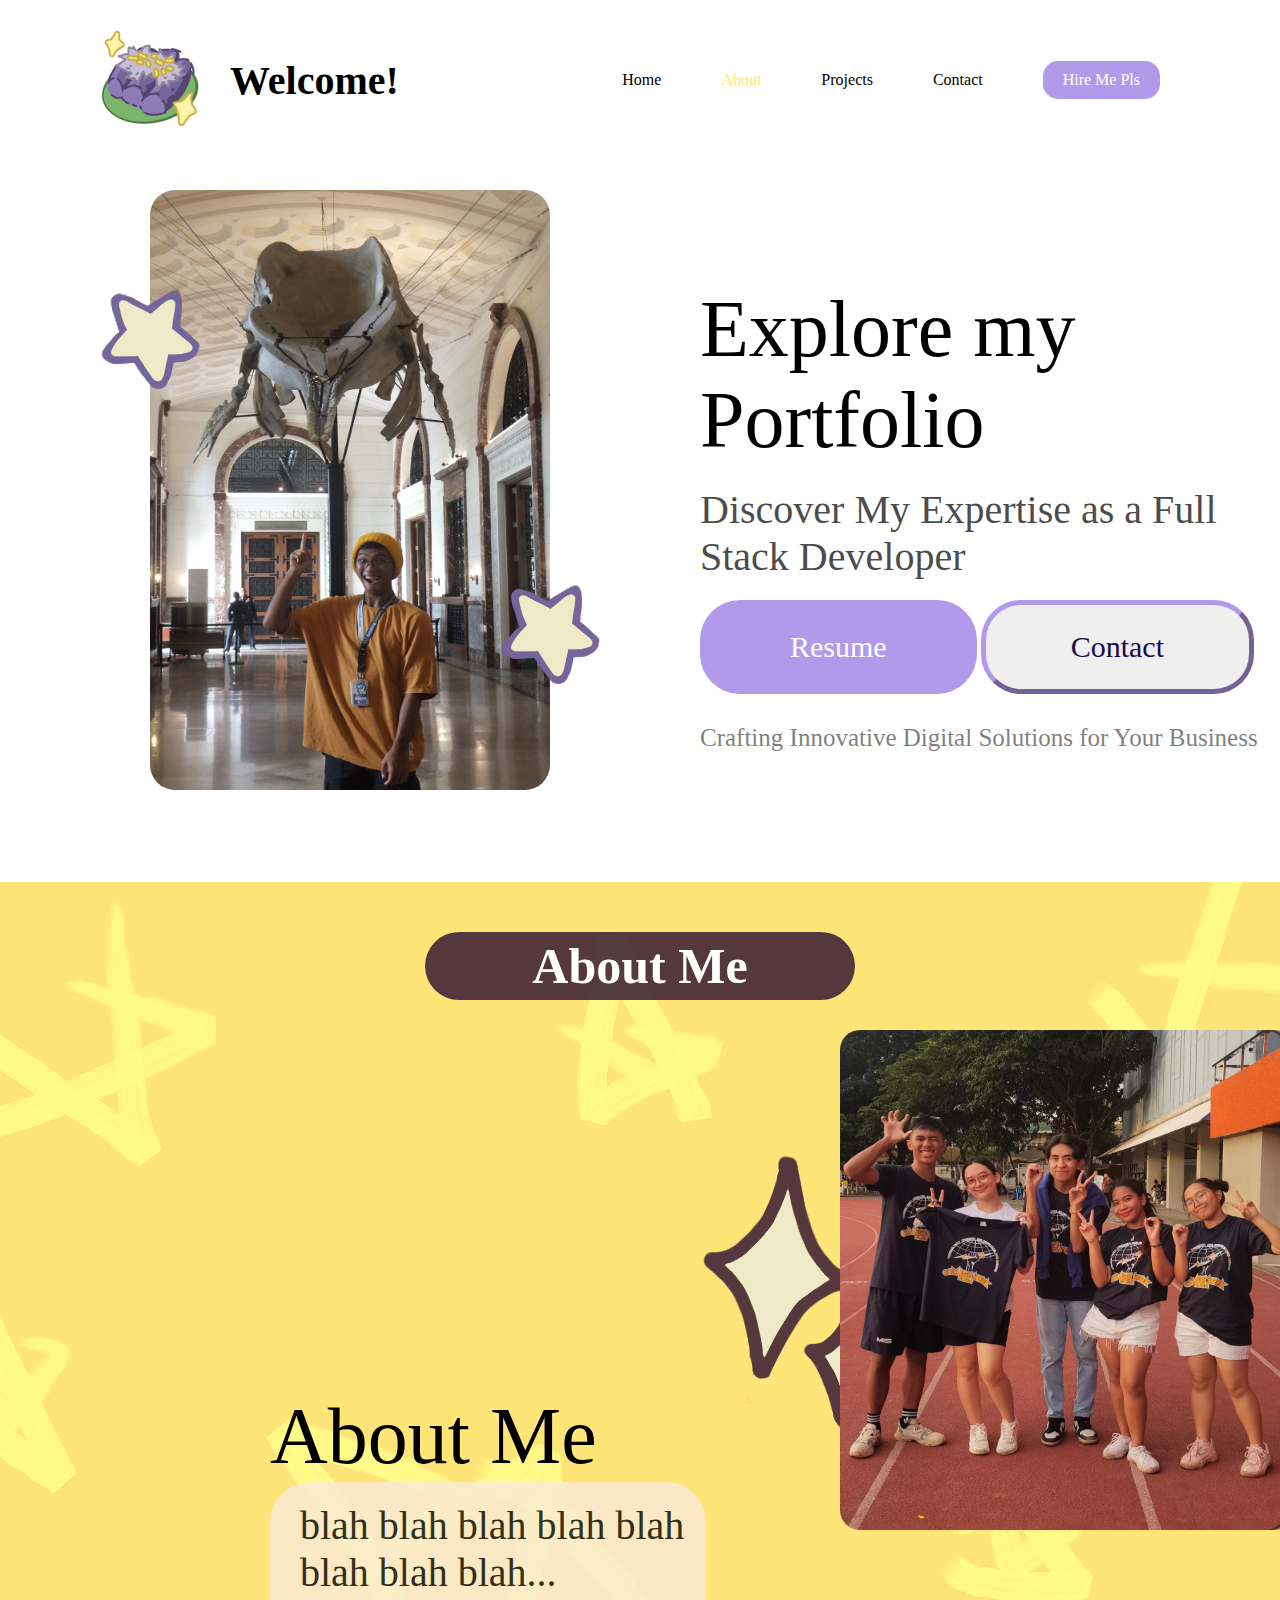
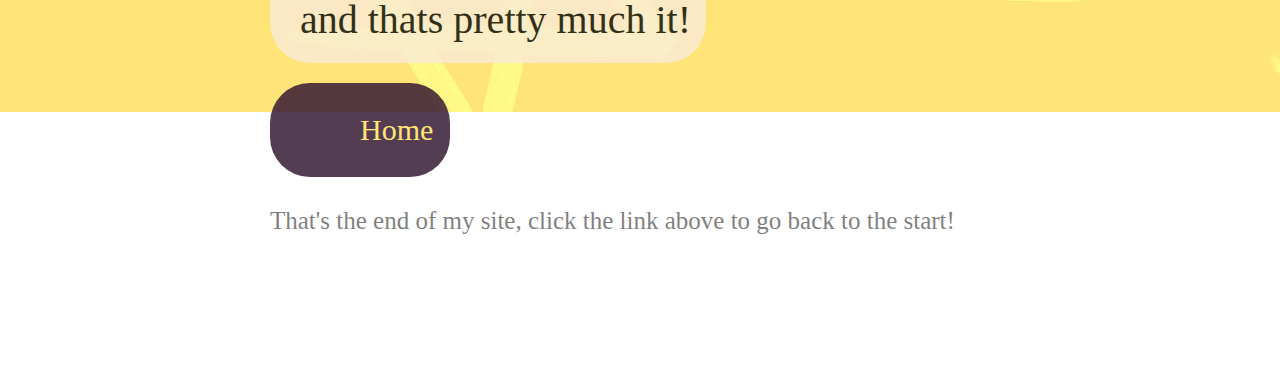
==== index.html @ f0b2e927 "reinitialized files" ====
<!DOCTYPE html>
<html lang="en">
<head>
    <meta charset="UTF-8">
    <meta name="viewport" content="width=device-width, initial-scale=1.0">
    <link rel="stylesheet" href="Act2.css">
    <title>About Me</title>
    <style>
        * {
            margin: 0;
            padding: 0;
        }
    </style>
    
</head>
<body>
    
    <div class="top-header" id="home">
        <div class="top-cont">
            <img class="logo" src="pbb.png" alt="Logo">
            <h1 id="Web">Welcome!</h1>
        </div>
        <div class="menu">
            <p>Home</p>
            <a href="#scrollme">About</a>
            <p>Projects</p>
            <p>Contact</p>
            <p class="hire-me">Hire Me Pls</p>
        </div>
    </div>

    <figure class="animate"><div class="me">
        <img class="cat" src="DSCF7543.JPG" alt="Me">
    </div></figure>
    <figure class="animate"><div class="star1in">
        <img class="star" src="star.png" alt="Star">
    </div></figure>
    
    <figure class="animate"><div class="star2in">
        <img class="stars" src="star.png" alt="Stars">
    </div></figure>

    <div class="bodyt">
        <p id="bigboy">Explore my <br>Portfolio</p>
        <p id="medboy">Discover My Expertise as a Full Stack Developer</p>
        <div class="buttons">
            <button id="res">Resume</button>
            <button id="con">Contact</button>
        </div>
        <p id="smolboy">Crafting Innovative Digital Solutions for Your Business</p>
    </div>

    

    <div class="Aboutme" id="scrollme">
        <center>
            <div class="titleclass">
                <p class="title">About Me</p>
                <figure class="animate"><div class="imagediv">
                    <center><figure class="animate"><img src="me2.png" class="pic3" alt="Picture 3"></figure></center> 
                    <center><figure class="animate"><img src="me2.png" class="pic2" alt="Picture 2"></figure></center> 
                    <center><figure class="animate"><img src="mememe.png" class="pic" alt="Picture"></figure></center> 
                </div></figure>
            </div>
        </center>
        
           
        </div>
    </div>
    <figure class="animate"><div class="homeclass">
        
        <img class="bstar" src="starry.png" alt="Stars">=
        <p id="ab1">About Me</p>
        <p id="ab2">blah blah blah blah blah blah blah blah...<br>and thats pretty much it!</p>
        <div class="homie">
            <a href="#home">Home</a>
        </div>
        <p id="ab3">That's the end of my site, click the link above to go back to the start!</p>
    </div></figure>

    

    <script src="Act2.js"></script>
</body>
</html>
---- Act2.css ----
a{
    color: rgb(255, 230, 117);
    text-decoration: none;
}
html {
    scroll-behavior: smooth;
}

.top-header {
    padding: 30px 100px;
    display: flex;
    justify-content: space-between;
    align-items: center;
}

.top-cont {
    display: flex;
    align-items: center;
}

.logo {
    margin-right: 30px;
    width: 100px;
    height: 100px;
    animation: logoanim 3s ease-in-out infinite;
}

body {
    font-family: "Starshines Regular";
}

#Web {
    font-size: 40px;
}

.menu {
    display: flex;
    gap: 60px;
    align-items: center;
    padding: 10px 20px;
}

.hire-me {
    background-color: rgb(178, 154, 235);
    padding: 10px 20px;
    border-radius: 15px;
    color: white;
}

.me {
    margin-top: 30px;
    margin-left: 150px;
    border-radius: 25px;
    width: 400px;
    height: 600px;
    overflow: hidden;
}

figure.in-view .me{
    animation: slidein2 3s ease-in-out;
}

figure.in-view .star1in{
    animation: slidein3 3.2s ease-out;
}

figure.in-view .star2in{
    animation: slidein3 3.5s ease-out;
}

.cat {
    margin-left: -65px;
    width: 490px;
    height: 600px;
}

.bodyt{
    padding-top: 125px;
    padding-left: 700px;
    margin-top: -530px;
    padding-bottom: 130px;
}


#bigboy {
    font-size: 80px;
    font-family: "Solskin DEMO Regular";
}

#medboy {
    padding: 20px 0;
    font-size: 40px;
    font-family: "Boxiest Regular";
    opacity: 70%;
}

#smolboy {
    font-size: 25px;
    font-family: "Boxiest Regular";
    opacity: 50%;
}

#res,
#con {
    border-radius: 40px;
    padding: 25px 85px;
    font-family: "Starshines Regular";
    justify-content: space-between;
    margin-bottom: 30px;
    font-size: 30px;
}

#res {
    background-color: rgb(178, 154, 235);
    border: none;
    padding: 30px 90px;
    color: white;
}

#con {
    border-radius: 40px;
    border-width: 5px;
    border-color: rgb(178, 154, 235);
    color: rgb(24, 10, 77);
}

.star {
    margin-left: 100px;
    margin-top: -500px;
    width: 100px;
    height: 100px;
    display: flex;
    animation: spins 5s ease-in-out infinite;
}

.stars {
    margin-top: 195px;
    margin-left: 500px;
    width: 100px;
    height: 100px;
    position: flex;
    animation: spins 4s ease-in-out infinite;
}

.Aboutme {
    background-image: url("abbg.png");
    height: 830px;
    width: 100%;
    color: white;
}

.title {
    text-align: center;
    font-size: 50px;
    font-family: "Starshines Regular";
    font-weight: bolder;
    background-color: rgba(50, 21, 49, 0.837);
    width: 35%;
    padding: 5px;
    margin-top: 10px;
    border-radius: 40px;
    margin-bottom: -30px;
}

.titleclass {
    padding: 40px;
    position: relative;
}
figure.in-view .imagediv{
    animation: slidein 3s ease-in-out;
}
.imagediv {
    margin-top: 60px;
}

@keyframes slidein2 {
    0% {
        transform: translateX(-600px);
    }
    100% {
        transform: translateX(0px);
    }
}

@keyframes slidein3 {
    0% {
        transform: translateX(-1800px);
    }
    100% {
        transform: translateX(0px);
    }
}

@keyframes slidein {
    0% {
        transform: translateX(600px);
    }
    100% {
        transform: translateX(0px);
    }
}

figure.in-view .pic{
    animation: picanim 5s ease-in-out infinite;
}

figure.in-view .pic2  {
    animation: picanim 5.5s ease-in-out infinite;
}

figure.in-view .pic3{
    animation: picanim 6s ease-in-out infinite;
}
.pic {
    align-items: center;
    position: absolute;
    margin-left: 200px;
    width: 445px;
    height: 500px;  
    border-radius: 20px;
}

@keyframes logoanim {
    0% {
        transform: translateY(-20px) skewY(10px) skewX(-3deg);
    }
    50% {
        transform: translateY(20px) skewY(-3deg) skewX(3deg);
    }
    100% {
        transform: translateY(-20pxpx) skewY(10px) skewX(-3deg);
    }
}

@keyframes picanim {
    0% {
        transform: translateY(30px) skewY(10px) skewX(-3deg);
    }
    50% {
        transform: translateY(70px) skewY(-3deg) skewX(3deg);
    }
    100% {
        transform: translateY(30px) skewY(10px) skewX(-3deg);
    }
}

.pic2 {
    align-items: center;
    position: absolute;
    opacity: 75%;
    margin-left: 205px;
    width: 445px;
    height: 500px;
    border-radius: 20px;
}

.pic3 {
    align-items: center;
    opacity: 50%;
    position: absolute;
    margin-left: 210px;
    width: 445px;
    height: 500px;
    border-radius: 20px;
}

@keyframes spins {
    0%{
        transform: rotateZ(0deg);
    }

    50%{transform: rotateZ(1000deg);}

    100%{
        transform: rotateZ(0deg);
    }
}

figure.animate {
    height: 2000px;
    margin: 0;
    display: inline;
}

.homeclass{
    padding-left: 700px;
    margin-top: -570px;
    padding-bottom: 130px;
}

figure.in-view .homeclass{
    animation: fade 0.5s ease-in-out;
}

.homie{
    border-radius: 40px;
    padding: 25px 85px;
    font-family: "Starshines Regular";
    justify-content: space-between;
    margin-bottom: 30px;
    font-size: 30px;
    background-color: rgba(50, 21, 49, 0.837);
    border: none;
    padding: 30px 90px;
    margin-right: 990px;
    margin-left: -430px;
    color: white;
}

@keyframes fade {
    0% {
        scale: 20%;
    }
    70%{
        scale: 110%;
    }
    100% {
        scale: 100%;
    }
}

#ab1 {
    margin-top: -55px;
    margin-left: -430px;
    font-size: 80px;
    font-family: "Solskin DEMO Regular";
}

#ab2 {
    margin-left: -430px;
    padding: 20px 0;
    font-size: 40px;
    font-family: "Boxiest Regular";
    opacity: 80%;
    background-color: antiquewhite;
    width: 70%;
    padding-left: 30px;
    border-radius: 40px;
    margin-bottom: 20px;
}

#ab3 {
    margin-left: -430px;
    font-size: 25px;
    font-family: "Boxiest Regular";
    opacity: 50%;
}

.in-view .bstar{
    margin-left: -60px;
    margin-top: -660px;
    width: 110px;
    height: 150px;
    display: flex;
    
    animation: spinny 3s ease-in-out 2s;
}

@keyframes spinny {
    0%{
        transform: scale(100%);
        transform: rotate3d(0,1,0,0deg);
    }

    100%{
        transform: scale(10%);
        transform: rotate3d(0,1,0,1430deg);
    }


}
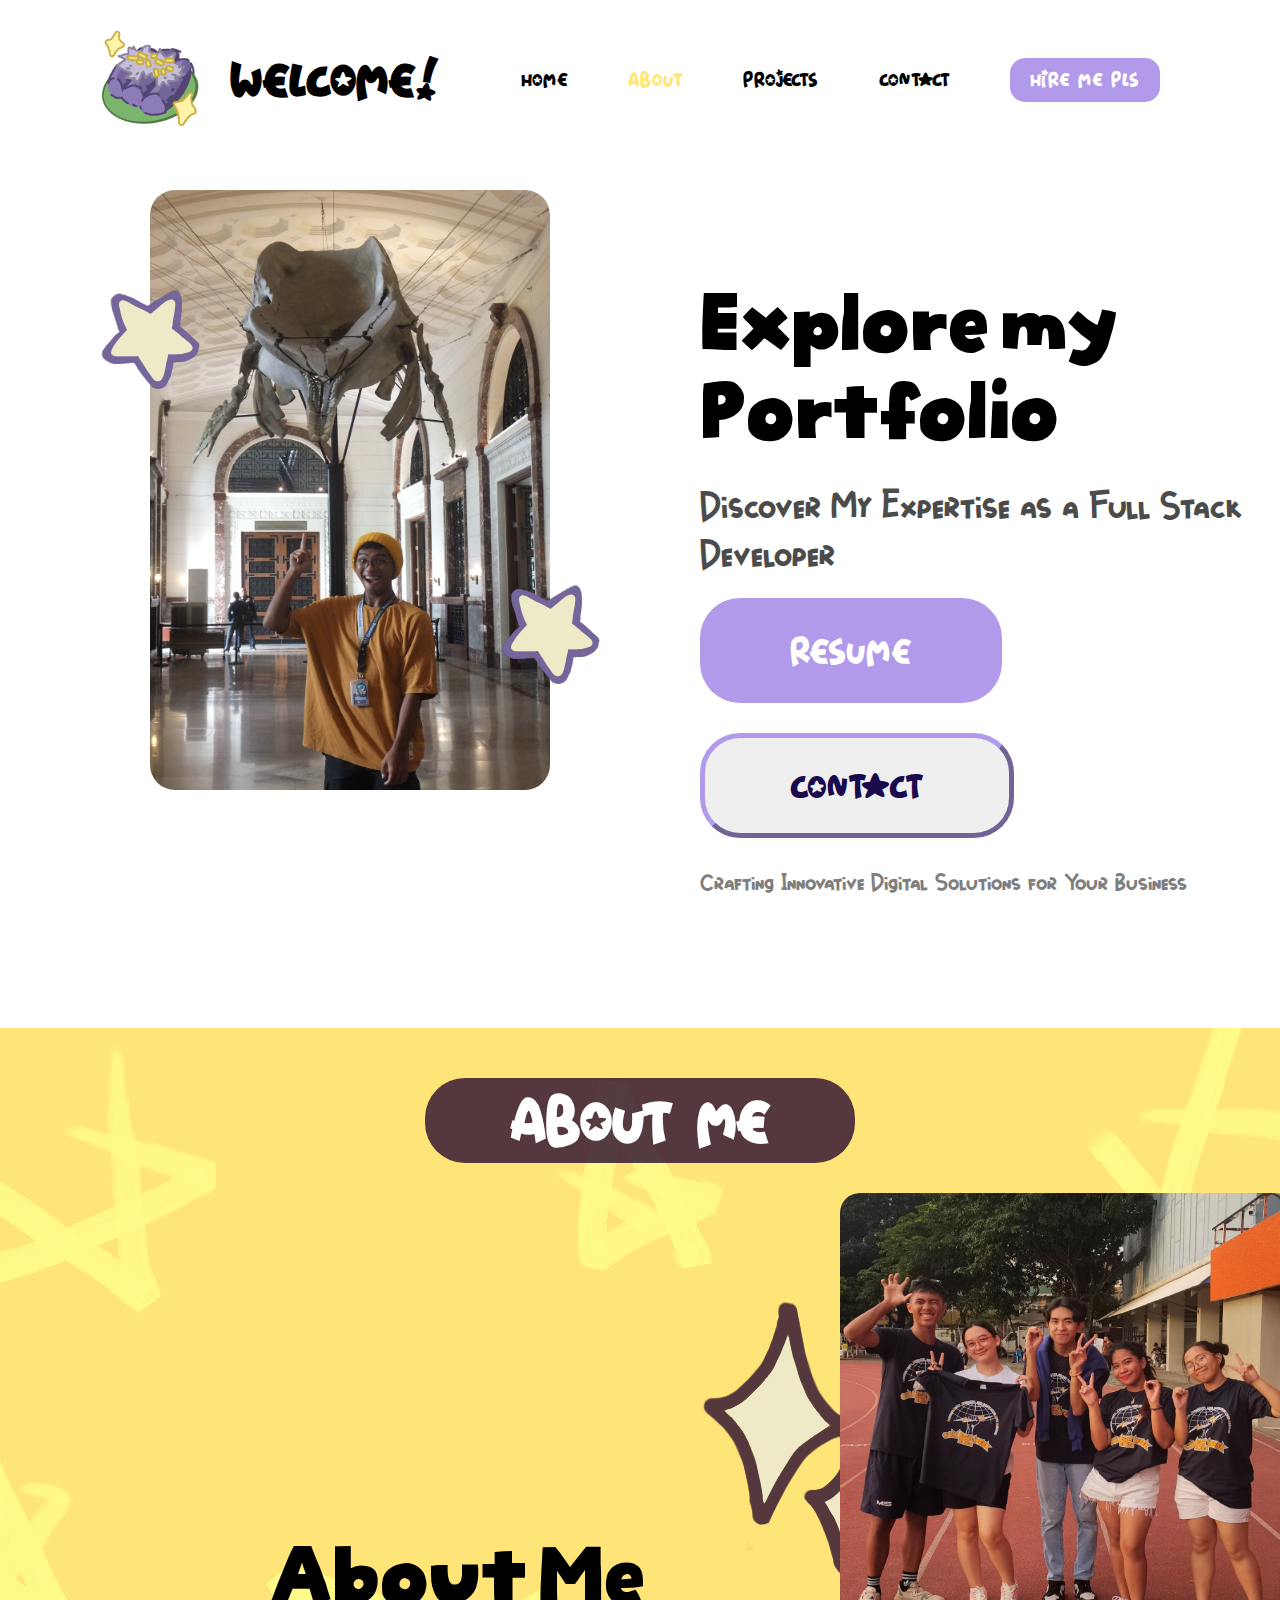
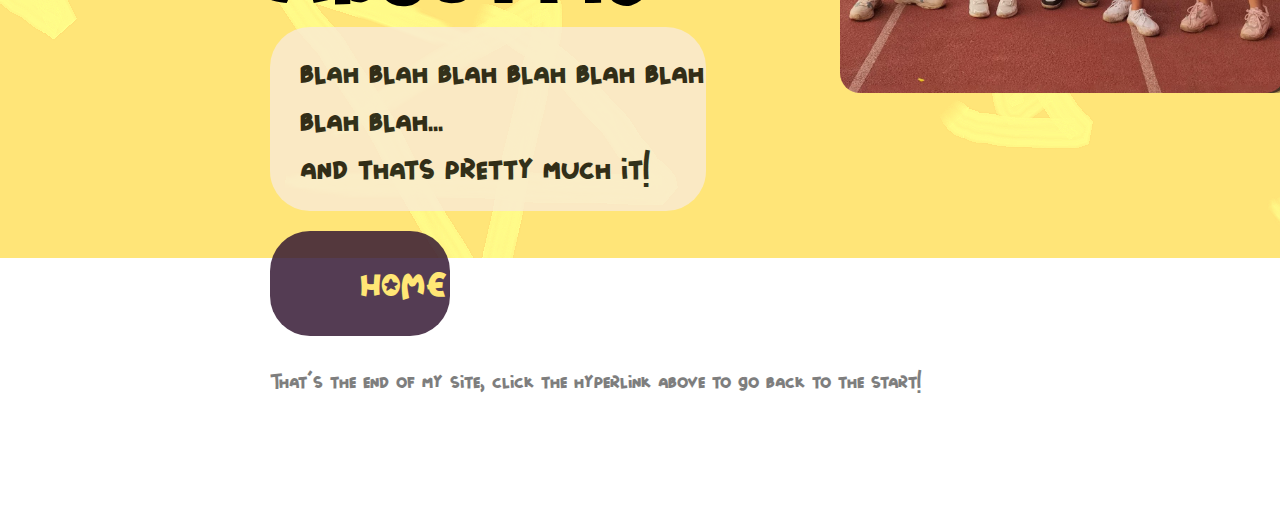
==== commit 24aee119: "Update index.html" ====
--- a/index.html
+++ b/index.html
@@ -75,7 +75,7 @@
         <div class="homie">
             <a href="#home">Home</a>
         </div>
-        <p id="ab3">That's the end of my site, click the link above to go back to the start!</p>
+        <p id="ab3">That's the end of my site, click the hyperlink above to go back to the start!</p>
     </div></figure>
 
     
--- a/Act2.css
+++ b/Act2.css
@@ -1,3 +1,30 @@
+@font-face {
+    font-family: 'Solskin DEMO Regular';
+    src: url('SolskinDEMO.woff2') format('woff2'),
+        url('SolskinDEMO.woff') format('woff');
+    font-weight: normal;
+    font-style: normal;
+    font-display: swap;
+}
+
+@font-face {
+    font-family: 'Boxiest Regular';
+    src: url('Boxiest-Regular.woff2') format('woff2'),
+        url('Boxiest-Regular.woff') format('woff');
+    font-weight: normal;
+    font-style: normal;
+    font-display: swap;
+}
+
+@font-face {
+    font-family: 'Starshines Regular';
+    src: url('Starshines.woff2') format('woff2'),
+        url('Starshines.woff') format('woff');
+    font-weight: normal;
+    font-style: normal;
+    font-display: swap;
+}
+
 a{
     color: rgb(255, 230, 117);
     text-decoration: none;
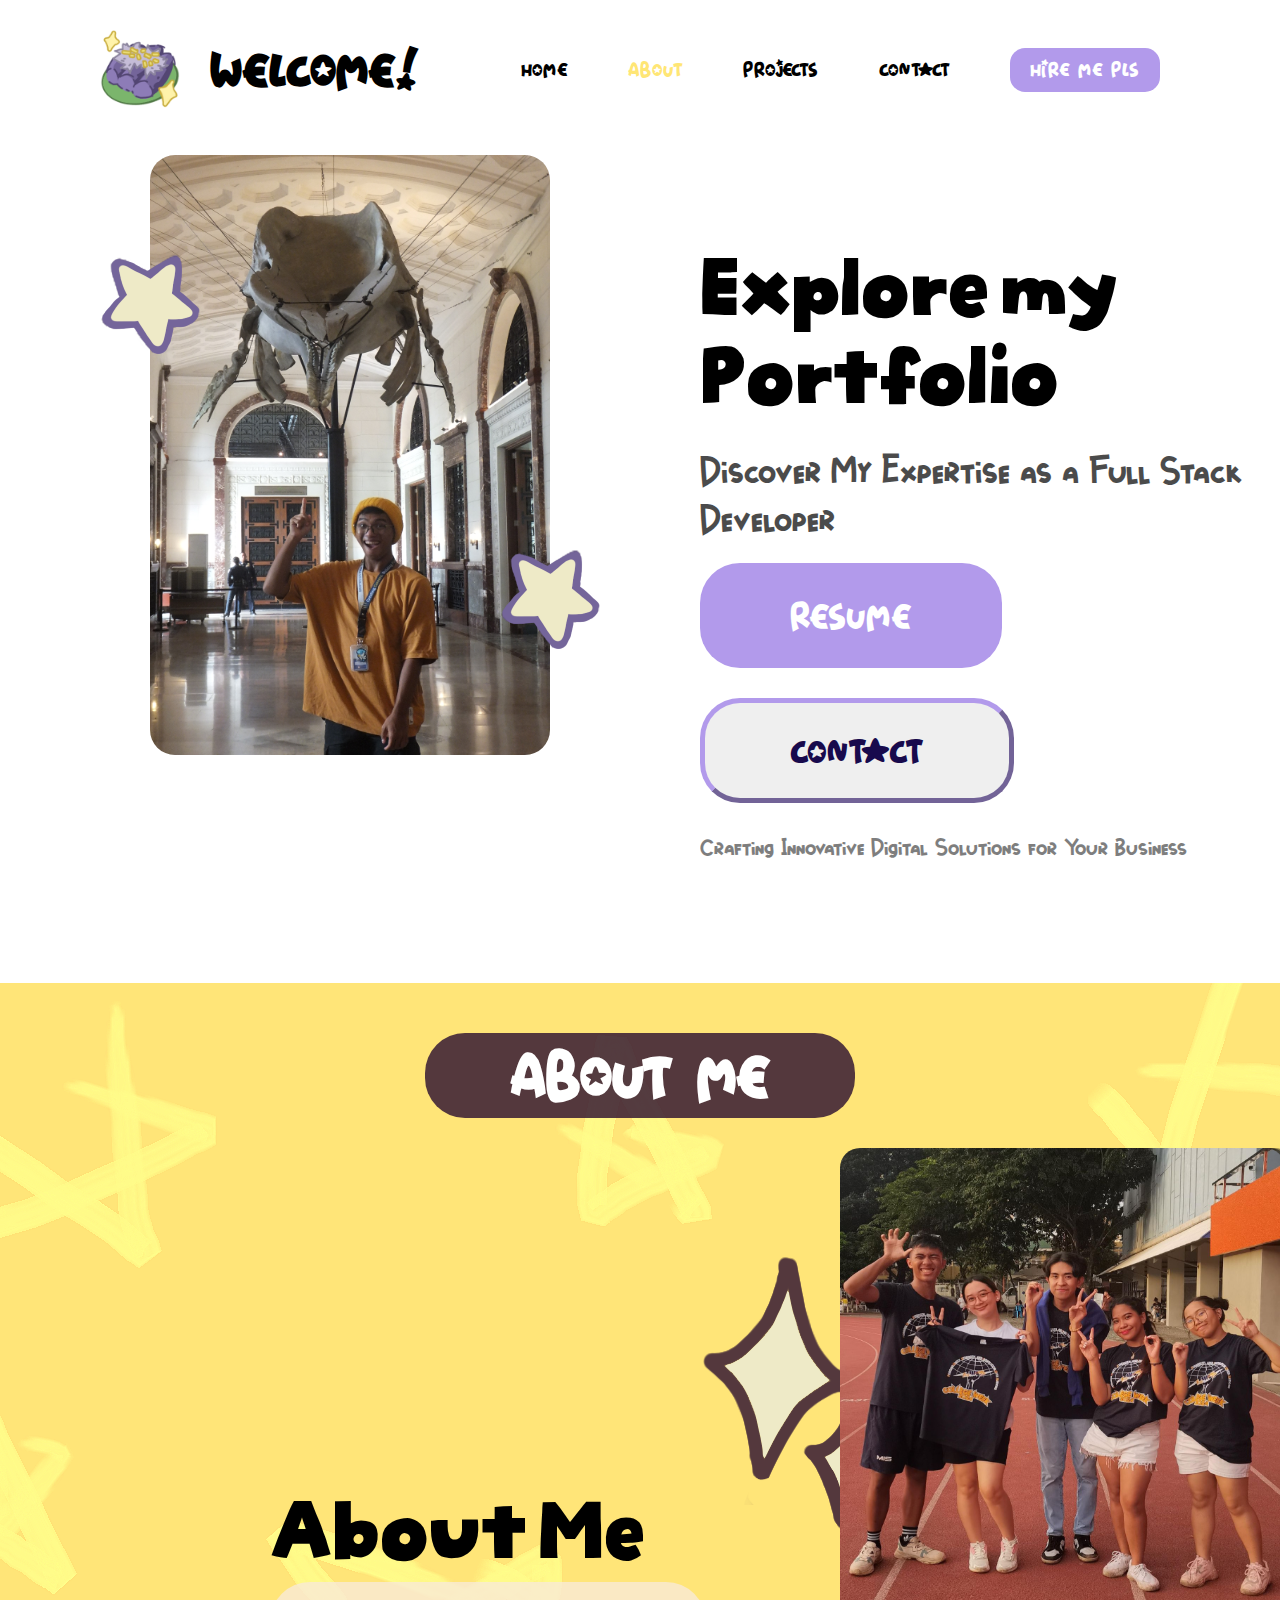
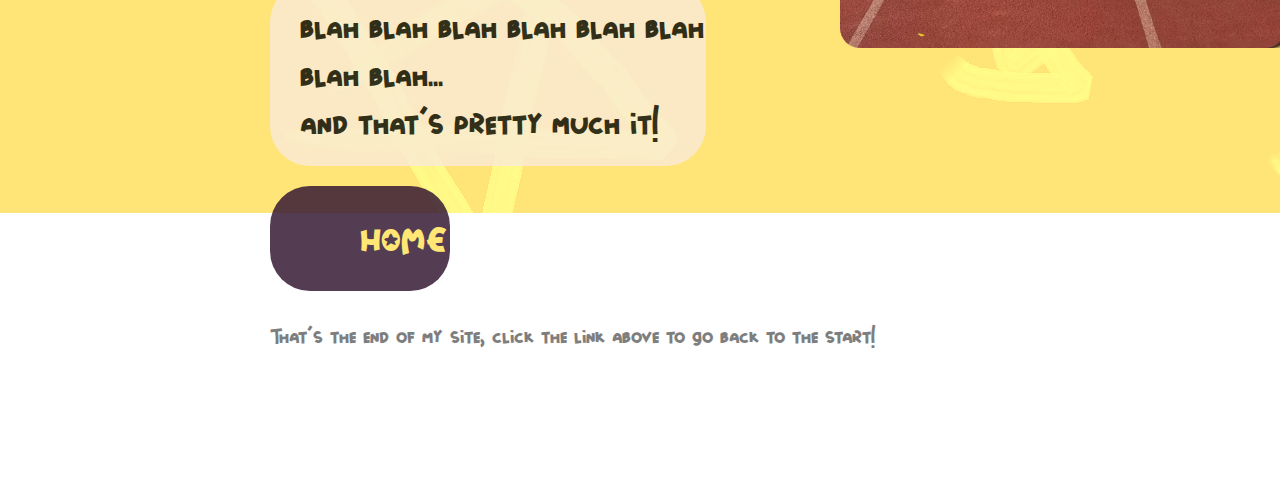
==== commit c1d8d1e8: "Update index.html" ====
--- a/index.html
+++ b/index.html
@@ -4,6 +4,7 @@
     <meta charset="UTF-8">
     <meta name="viewport" content="width=device-width, initial-scale=1.0">
     <link rel="stylesheet" href="Act2.css">
+    <link rel="stylesheet" href="Act2_AM.css">
     <title>About Me</title>
     <style>
         * {
@@ -11,74 +12,79 @@
             padding: 0;
         }
     </style>
+</head>
+<body id="home">
     
-</head>
-<body>
-    
-    <div class="top-header" id="home">
+    <header class="top-header">
         <div class="top-cont">
             <img class="logo" src="pbb.png" alt="Logo">
             <h1 id="Web">Welcome!</h1>
         </div>
-        <div class="menu">
+        <nav class="menu">
             <p>Home</p>
             <a href="#scrollme">About</a>
             <p>Projects</p>
             <p>Contact</p>
             <p class="hire-me">Hire Me Pls</p>
-        </div>
-    </div>
+        </nav>
+    </header>
 
-    <figure class="animate"><div class="me">
-        <img class="cat" src="DSCF7543.JPG" alt="Me">
-    </div></figure>
-    <figure class="animate"><div class="star1in">
-        <img class="star" src="star.png" alt="Star">
-    </div></figure>
+        <figure class="animate">
+            <div class="me">
+                <img class="cat" src="DSCF7543.JPG" alt="Me">
+            </div>
+        </figure>
+        
+        <figure class="animate">
+            <div class="star1in">
+                <img class="star" src="star.png" alt="Star">
+            </div>
+        </figure>
+        
+        <figure class="animate">
+            <div class="star2in">
+                <img class="stars" src="star.png" alt="Stars">
+            </div>
+        </figure>
+
+        <section class="bodyt">
+            <p id="bigboy">Explore my <br>Portfolio</p>
+            <p id="medboy">Discover My Expertise as a Full Stack Developer</p>
+            <div class="buttons">
+                <button id="res">Resume</button>
+                <button id="con">Contact</button>
+            </div>
+            <p class="smolboy">Crafting Innovative Digital Solutions for Your Business</p>
+        </section>
+
+    <div id="scrollme"></div>
     
-    <figure class="animate"><div class="star2in">
-        <img class="stars" src="star.png" alt="Stars">
-    </div></figure>
-
-    <div class="bodyt">
-        <p id="bigboy">Explore my <br>Portfolio</p>
-        <p id="medboy">Discover My Expertise as a Full Stack Developer</p>
-        <div class="buttons">
-            <button id="res">Resume</button>
-            <button id="con">Contact</button>
-        </div>
-        <p id="smolboy">Crafting Innovative Digital Solutions for Your Business</p>
-    </div>
-
-    
-
-    <div class="Aboutme" id="scrollme">
+    <section class="Aboutme">
         <center>
             <div class="titleclass">
                 <p class="title">About Me</p>
-                <figure class="animate"><div class="imagediv">
-                    <center><figure class="animate"><img src="me2.png" class="pic3" alt="Picture 3"></figure></center> 
-                    <center><figure class="animate"><img src="me2.png" class="pic2" alt="Picture 2"></figure></center> 
-                    <center><figure class="animate"><img src="mememe.png" class="pic" alt="Picture"></figure></center> 
-                </div></figure>
+                <figure class="animate">
+                    <div class="imagediv">
+                        <center><img src="me2.png" class="pic3" alt="Picture 3"></center>
+                        <center><img src="me2.png" class="pic2" alt="Picture 2"></center>
+                        <center><img src="mememe.png" class="pic" alt="Picture"></center>
+                    </div>
+                </figure>
             </div>
         </center>
-        
-           
+    </section>
+    
+    <figure class="animate">
+        <div class="homeclass">
+            <img class="bstar" src="starry.png" alt="Stars">
+            <p id="ab1">About Me</p>
+            <p id="ab2">blah blah blah blah blah blah blah blah...<br>and that's pretty much it!</p>
+            <div class="homie">
+                <a href="#home">Home</a>
+            </div>
+            <p id="ab3">That's the end of my site, click the link above to go back to the start!</p>
         </div>
-    </div>
-    <figure class="animate"><div class="homeclass">
-        
-        <img class="bstar" src="starry.png" alt="Stars">=
-        <p id="ab1">About Me</p>
-        <p id="ab2">blah blah blah blah blah blah blah blah...<br>and thats pretty much it!</p>
-        <div class="homie">
-            <a href="#home">Home</a>
-        </div>
-        <p id="ab3">That's the end of my site, click the hyperlink above to go back to the start!</p>
-    </div></figure>
-
-    
+    </figure>
 
     <script src="Act2.js"></script>
 </body>
--- a/Act2.css
+++ b/Act2.css
@@ -33,11 +33,23 @@
     scroll-behavior: smooth;
 }
 
+body {
+    font-family: "Starshines Regular";
+}
+
+#scrollme{
+    height: 100px;
+}
 .top-header {
     padding: 30px 100px;
     display: flex;
     justify-content: space-between;
     align-items: center;
+    position: sticky;
+    top: 0;
+    z-index: 999;
+    background-color: white;
+    padding-bottom: 15px;
 }
 
 .top-cont {
@@ -47,13 +59,9 @@
 
 .logo {
     margin-right: 30px;
-    width: 100px;
-    height: 100px;
+    width: 80px;
+    height: 80px;
     animation: logoanim 3s ease-in-out infinite;
-}
-
-body {
-    font-family: "Starshines Regular";
 }
 
 #Web {
@@ -83,31 +91,36 @@
     overflow: hidden;
 }
 
-figure.in-view .me{
-    animation: slidein2 3s ease-in-out;
-}
-
-figure.in-view .star1in{
-    animation: slidein3 3.2s ease-out;
-}
-
-figure.in-view .star2in{
-    animation: slidein3 3.5s ease-out;
-}
-
 .cat {
     margin-left: -65px;
     width: 490px;
     height: 600px;
 }
 
+.star {
+    margin-left: 100px;
+    margin-top: -500px;
+    width: 100px;
+    height: 100px;
+    display: flex;
+    animation: spins 5s ease-in-out infinite;
+}
+
+.stars {
+    margin-top: 195px;
+    margin-left: 500px;
+    width: 100px;
+    height: 100px;
+    position: flex;
+    animation: spins 4s ease-in-out infinite;
+}
+
 .bodyt{
     padding-top: 125px;
     padding-left: 700px;
     margin-top: -530px;
-    padding-bottom: 130px;
+    padding-bottom: 20px;
 }
-
 
 #bigboy {
     font-size: 80px;
@@ -121,7 +134,7 @@
     opacity: 70%;
 }
 
-#smolboy {
+.smolboy {
     font-size: 25px;
     font-family: "Boxiest Regular";
     opacity: 50%;
@@ -150,249 +163,3 @@
     border-color: rgb(178, 154, 235);
     color: rgb(24, 10, 77);
 }
-
-.star {
-    margin-left: 100px;
-    margin-top: -500px;
-    width: 100px;
-    height: 100px;
-    display: flex;
-    animation: spins 5s ease-in-out infinite;
-}
-
-.stars {
-    margin-top: 195px;
-    margin-left: 500px;
-    width: 100px;
-    height: 100px;
-    position: flex;
-    animation: spins 4s ease-in-out infinite;
-}
-
-.Aboutme {
-    background-image: url("abbg.png");
-    height: 830px;
-    width: 100%;
-    color: white;
-}
-
-.title {
-    text-align: center;
-    font-size: 50px;
-    font-family: "Starshines Regular";
-    font-weight: bolder;
-    background-color: rgba(50, 21, 49, 0.837);
-    width: 35%;
-    padding: 5px;
-    margin-top: 10px;
-    border-radius: 40px;
-    margin-bottom: -30px;
-}
-
-.titleclass {
-    padding: 40px;
-    position: relative;
-}
-figure.in-view .imagediv{
-    animation: slidein 3s ease-in-out;
-}
-.imagediv {
-    margin-top: 60px;
-}
-
-@keyframes slidein2 {
-    0% {
-        transform: translateX(-600px);
-    }
-    100% {
-        transform: translateX(0px);
-    }
-}
-
-@keyframes slidein3 {
-    0% {
-        transform: translateX(-1800px);
-    }
-    100% {
-        transform: translateX(0px);
-    }
-}
-
-@keyframes slidein {
-    0% {
-        transform: translateX(600px);
-    }
-    100% {
-        transform: translateX(0px);
-    }
-}
-
-figure.in-view .pic{
-    animation: picanim 5s ease-in-out infinite;
-}
-
-figure.in-view .pic2  {
-    animation: picanim 5.5s ease-in-out infinite;
-}
-
-figure.in-view .pic3{
-    animation: picanim 6s ease-in-out infinite;
-}
-.pic {
-    align-items: center;
-    position: absolute;
-    margin-left: 200px;
-    width: 445px;
-    height: 500px;  
-    border-radius: 20px;
-}
-
-@keyframes logoanim {
-    0% {
-        transform: translateY(-20px) skewY(10px) skewX(-3deg);
-    }
-    50% {
-        transform: translateY(20px) skewY(-3deg) skewX(3deg);
-    }
-    100% {
-        transform: translateY(-20pxpx) skewY(10px) skewX(-3deg);
-    }
-}
-
-@keyframes picanim {
-    0% {
-        transform: translateY(30px) skewY(10px) skewX(-3deg);
-    }
-    50% {
-        transform: translateY(70px) skewY(-3deg) skewX(3deg);
-    }
-    100% {
-        transform: translateY(30px) skewY(10px) skewX(-3deg);
-    }
-}
-
-.pic2 {
-    align-items: center;
-    position: absolute;
-    opacity: 75%;
-    margin-left: 205px;
-    width: 445px;
-    height: 500px;
-    border-radius: 20px;
-}
-
-.pic3 {
-    align-items: center;
-    opacity: 50%;
-    position: absolute;
-    margin-left: 210px;
-    width: 445px;
-    height: 500px;
-    border-radius: 20px;
-}
-
-@keyframes spins {
-    0%{
-        transform: rotateZ(0deg);
-    }
-
-    50%{transform: rotateZ(1000deg);}
-
-    100%{
-        transform: rotateZ(0deg);
-    }
-}
-
-figure.animate {
-    height: 2000px;
-    margin: 0;
-    display: inline;
-}
-
-.homeclass{
-    padding-left: 700px;
-    margin-top: -570px;
-    padding-bottom: 130px;
-}
-
-figure.in-view .homeclass{
-    animation: fade 0.5s ease-in-out;
-}
-
-.homie{
-    border-radius: 40px;
-    padding: 25px 85px;
-    font-family: "Starshines Regular";
-    justify-content: space-between;
-    margin-bottom: 30px;
-    font-size: 30px;
-    background-color: rgba(50, 21, 49, 0.837);
-    border: none;
-    padding: 30px 90px;
-    margin-right: 990px;
-    margin-left: -430px;
-    color: white;
-}
-
-@keyframes fade {
-    0% {
-        scale: 20%;
-    }
-    70%{
-        scale: 110%;
-    }
-    100% {
-        scale: 100%;
-    }
-}
-
-#ab1 {
-    margin-top: -55px;
-    margin-left: -430px;
-    font-size: 80px;
-    font-family: "Solskin DEMO Regular";
-}
-
-#ab2 {
-    margin-left: -430px;
-    padding: 20px 0;
-    font-size: 40px;
-    font-family: "Boxiest Regular";
-    opacity: 80%;
-    background-color: antiquewhite;
-    width: 70%;
-    padding-left: 30px;
-    border-radius: 40px;
-    margin-bottom: 20px;
-}
-
-#ab3 {
-    margin-left: -430px;
-    font-size: 25px;
-    font-family: "Boxiest Regular";
-    opacity: 50%;
-}
-
-.in-view .bstar{
-    margin-left: -60px;
-    margin-top: -660px;
-    width: 110px;
-    height: 150px;
-    display: flex;
-    
-    animation: spinny 3s ease-in-out 2s;
-}
-
-@keyframes spinny {
-    0%{
-        transform: scale(100%);
-        transform: rotate3d(0,1,0,0deg);
-    }
-
-    100%{
-        transform: scale(10%);
-        transform: rotate3d(0,1,0,1430deg);
-    }
-
-
-}--- a/Act2_AM.css
+++ b/Act2_AM.css
@@ -0,0 +1,239 @@
+.Aboutme {
+    background-image: url("abbg.png");
+    height: 830px;
+    width: 100%;
+    color: white;
+}
+
+.titleclass {
+    padding: 40px;
+    position: relative;
+}
+
+.title {
+    text-align: center;
+    font-size: 50px;
+    font-family: "Starshines Regular";
+    font-weight: bolder;
+    background-color: rgba(50, 21, 49, 0.837);
+    width: 35%;
+    padding: 5px;
+    margin-top: 10px;
+    border-radius: 40px;
+    margin-bottom: -30px;
+}
+
+.imagediv {
+    margin-top: 60px;
+}
+
+.pic {
+    align-items: center;
+    position: absolute;
+    margin-left: 200px;
+    width: 445px;
+    height: 500px;  
+    border-radius: 20px;
+}
+
+.pic2 {
+    align-items: center;
+    position: absolute;
+    opacity: 75%;
+    margin-left: 205px;
+    width: 445px;
+    height: 500px;
+    border-radius: 20px;
+}
+
+.pic3 {
+    align-items: center;
+    opacity: 50%;
+    position: absolute;
+    margin-left: 210px;
+    width: 445px;
+    height: 500px;
+    border-radius: 20px;
+}
+
+.homeclass{
+    padding-left: 700px;
+    margin-top: -570px;
+    padding-bottom: 130px;
+}
+
+#ab1 {
+    margin-top: -55px;
+    margin-left: -430px;
+    font-size: 80px;
+    font-family: "Solskin DEMO Regular";
+}
+
+#ab2 {
+    margin-left: -430px;
+    padding: 20px 0;
+    font-size: 40px;
+    font-family: "Boxiest Regular";
+    opacity: 80%;
+    background-color: antiquewhite;
+    width: 70%;
+    padding-left: 30px;
+    border-radius: 40px;
+    margin-bottom: 20px;
+}
+
+.homie{
+    border-radius: 40px;
+    padding: 25px 85px;
+    font-family: "Starshines Regular";
+    justify-content: space-between;
+    margin-bottom: 30px;
+    font-size: 30px;
+    background-color: rgba(50, 21, 49, 0.837);
+    border: none;
+    padding: 30px 90px;
+    margin-right: 990px;
+    margin-left: -430px;
+    color: white;
+}
+
+#ab3 {
+    margin-left: -430px;
+    font-size: 25px;
+    font-family: "Boxiest Regular";
+    opacity: 50%;
+}
+
+.in-view .bstar{
+    margin-left: -60px;
+    margin-top: -660px;
+    width: 110px;
+    height: 150px;
+    display: flex;
+    
+    animation: spinny 3s ease-in-out 2s;
+}
+@keyframes slidein2 {
+    0% {
+        transform: translateX(-600px);
+    }
+    100% {
+        transform: translateX(0px);
+    }
+}
+
+@keyframes slidein3 {
+    0% {
+        transform: translateX(-1800px);
+    }
+    100% {
+        transform: translateX(0px);
+    }
+}
+
+@keyframes slidein {
+    0% {
+        transform: translateX(600px);
+    }
+    100% {
+        transform: translateX(0px);
+    }
+}
+
+@keyframes logoanim {
+    0% {
+        transform: translateY(-500px) skewY(10px) skewX(-3deg);
+    }
+    50% {
+        transform: translateY(-15px) skewY(-3deg) skewX(3deg);
+    }
+    100% {
+        transform: translateY(-500px) skewY(10px) skewX(-3deg);
+    }
+}
+
+@keyframes picanim {
+    0% {
+        transform: translateY(30px) skewY(10px) skewX(-3deg);
+    }
+    50% {
+        transform: translateY(70px) skewY(-3deg) skewX(3deg);
+    }
+    100% {
+        transform: translateY(30px) skewY(10px) skewX(-3deg);
+    }
+}
+
+@keyframes spins {
+    0%{
+        transform: rotateZ(0deg);
+    }
+
+    50%{transform: rotateZ(1000deg);}
+
+    100%{
+        transform: rotateZ(0deg);
+    }
+}
+
+@keyframes fade {
+    0% {
+        scale: 20%;
+    }
+    70%{
+        scale: 110%;
+    }
+    100% {
+        scale: 100%;
+    }
+}
+
+@keyframes spinny {
+    0%{
+        transform: scale(100%);
+        transform: rotate3d(0,1,0,0deg);
+    }
+
+    100%{
+        transform: scale(10%);
+        transform: rotate3d(0,1,0,1430deg);
+    }
+}
+
+figure.in-view .pic{
+    animation: picanim 5s ease-in-out infinite;
+}
+
+figure.in-view .pic2  {
+    animation: picanim 5.5s ease-in-out infinite;
+}
+
+figure.in-view .pic3{
+    animation: picanim 6s ease-in-out infinite;
+}
+
+figure.in-view .imagediv{
+    animation: slidein 3s ease-in-out;
+}
+
+figure.in-view .me{
+    animation: slidein2 3s ease-in-out;
+}
+
+figure.in-view .star1in{
+    animation: slidein3 3.2s ease-out;
+}
+
+figure.in-view .star2in{
+    animation: slidein3 3.5s ease-out;
+}
+
+figure.animate {
+    height: 2000px;
+    margin: 0;
+    display: inline;
+}
+
+figure.in-view .homeclass{
+    animation: fade 0.5s ease-in-out;
+}
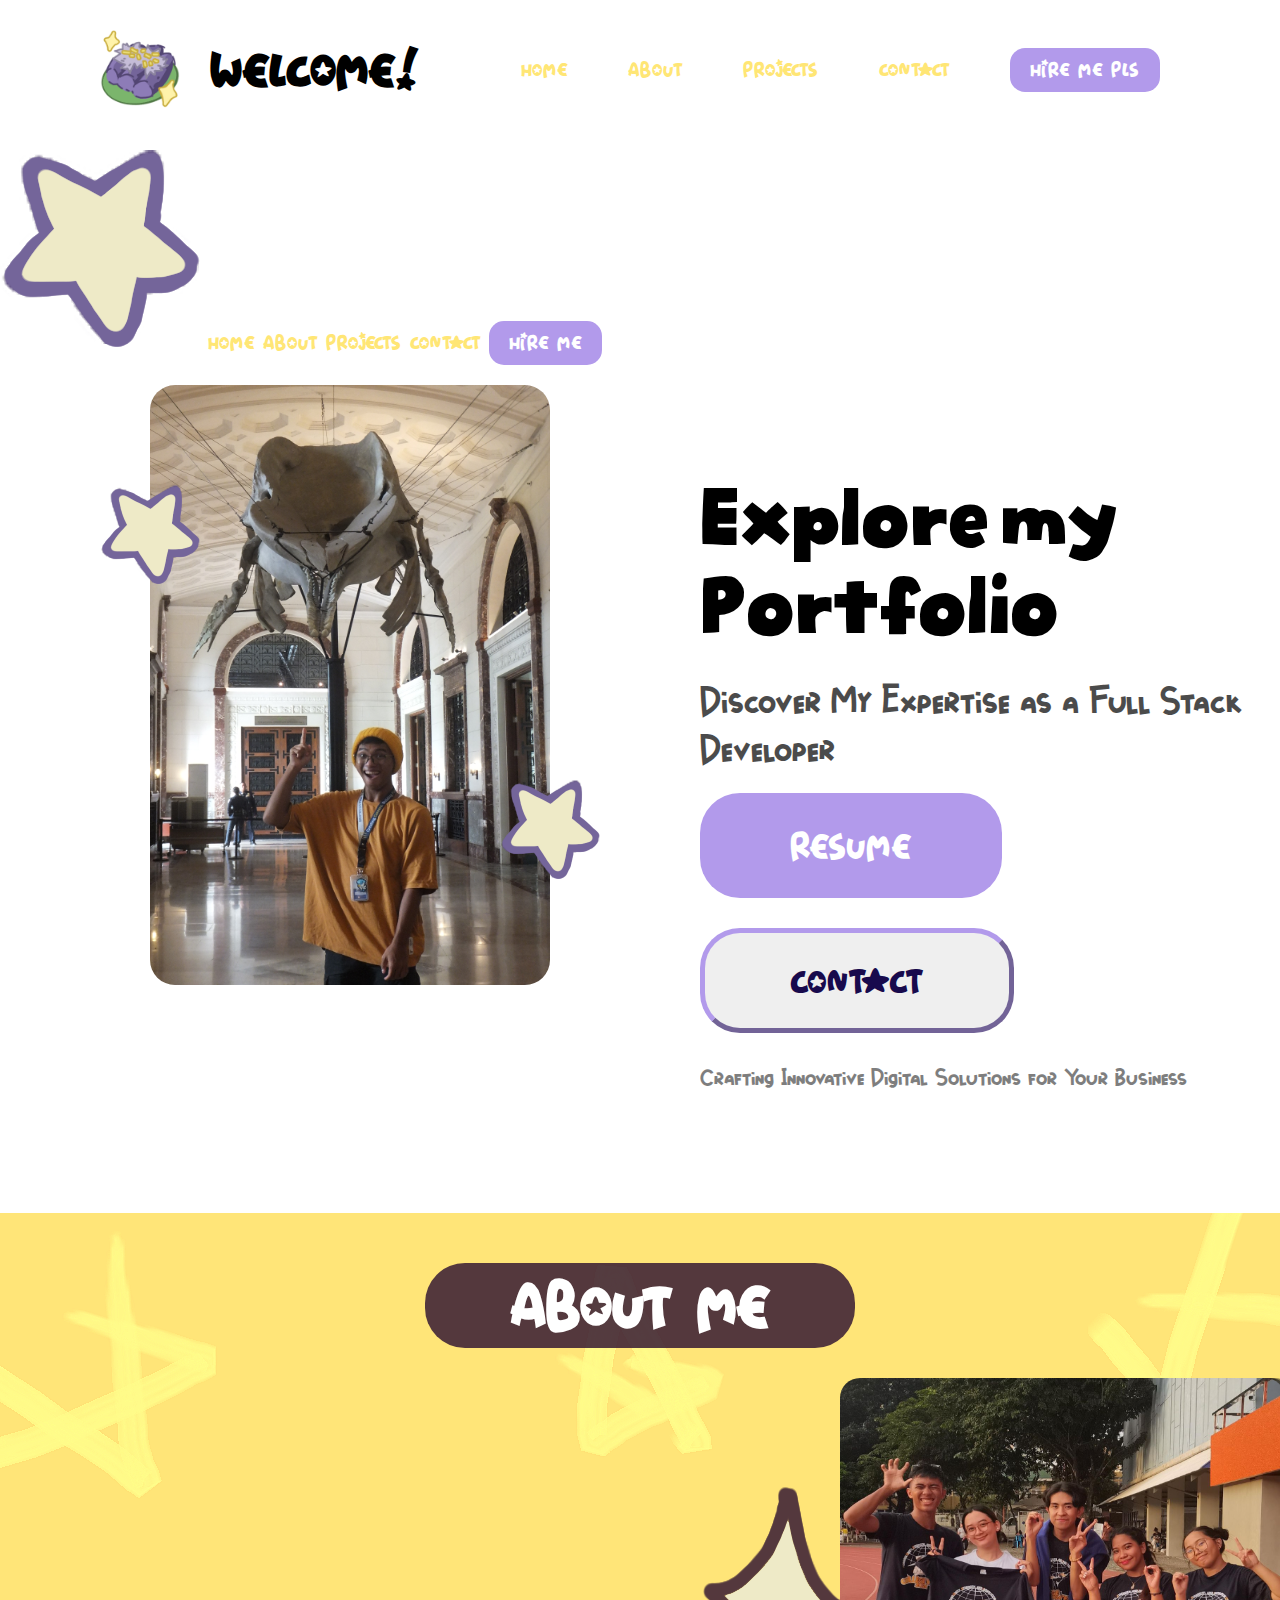
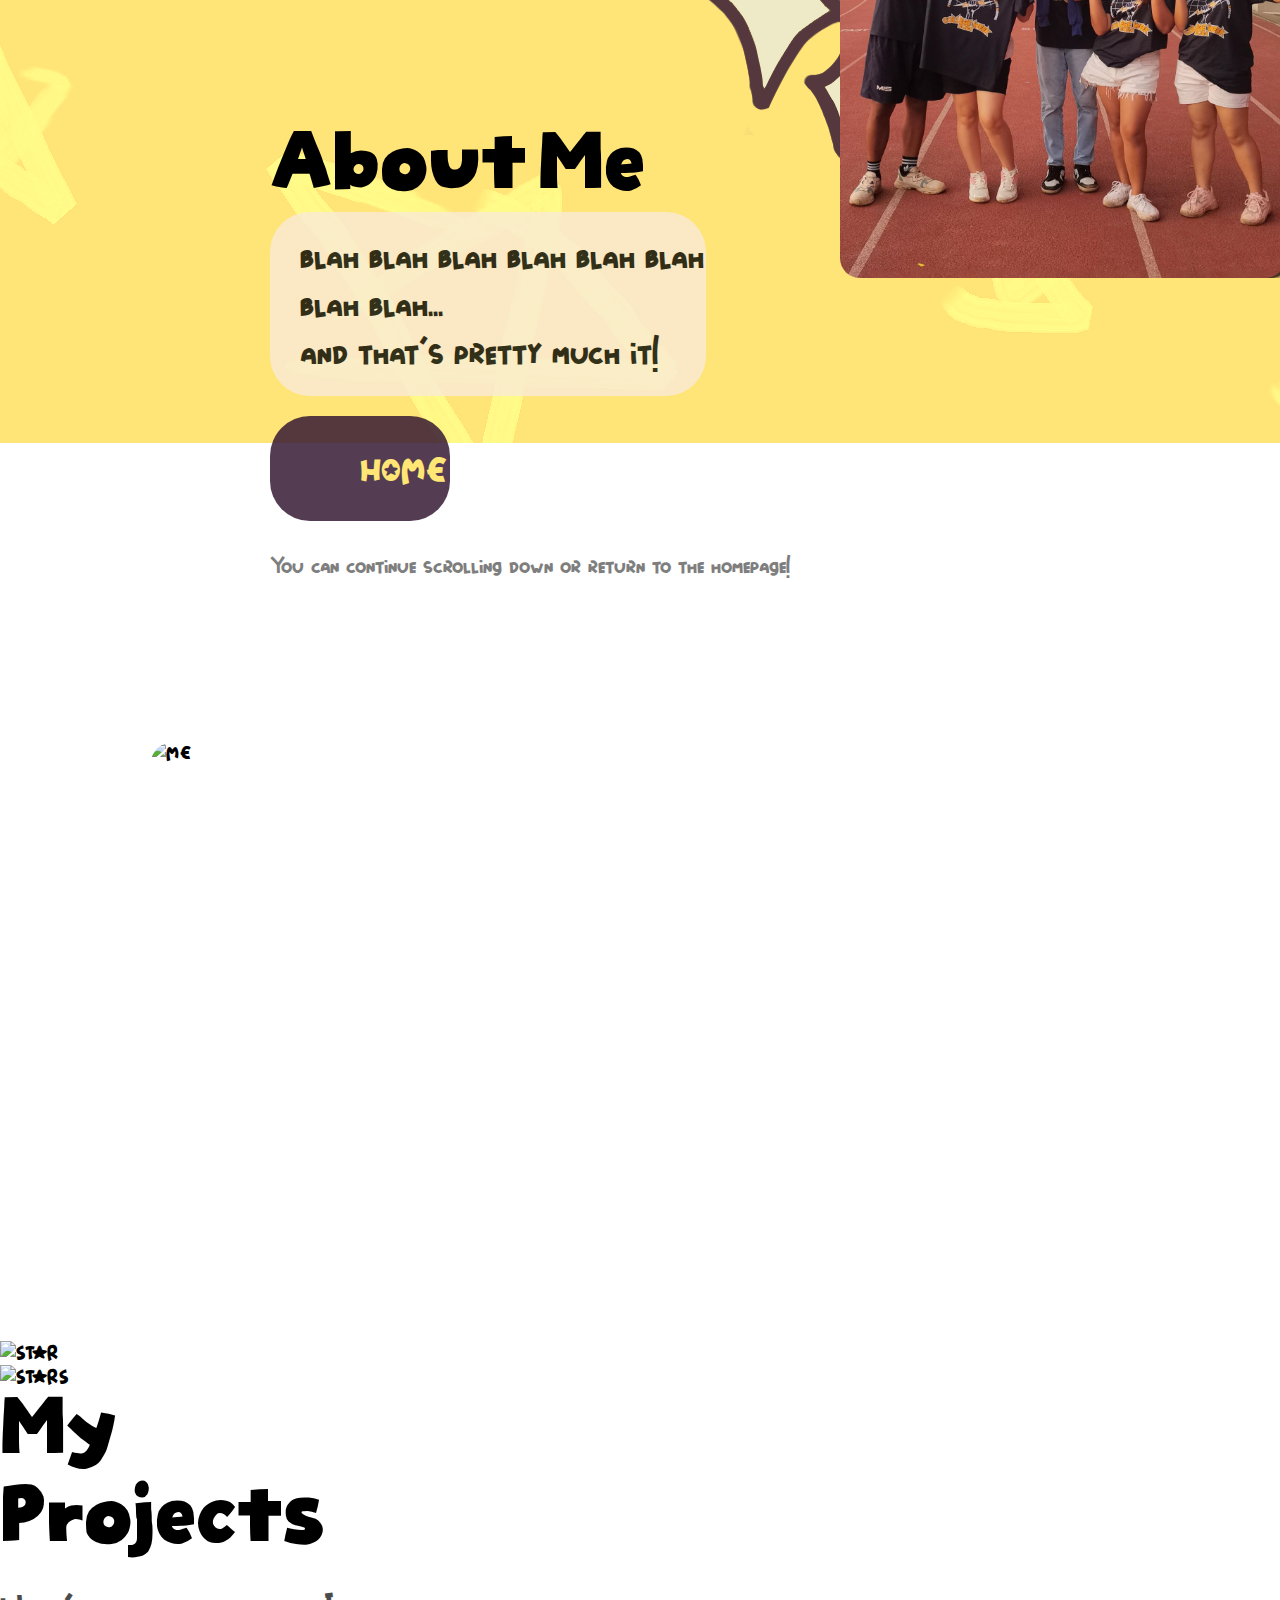
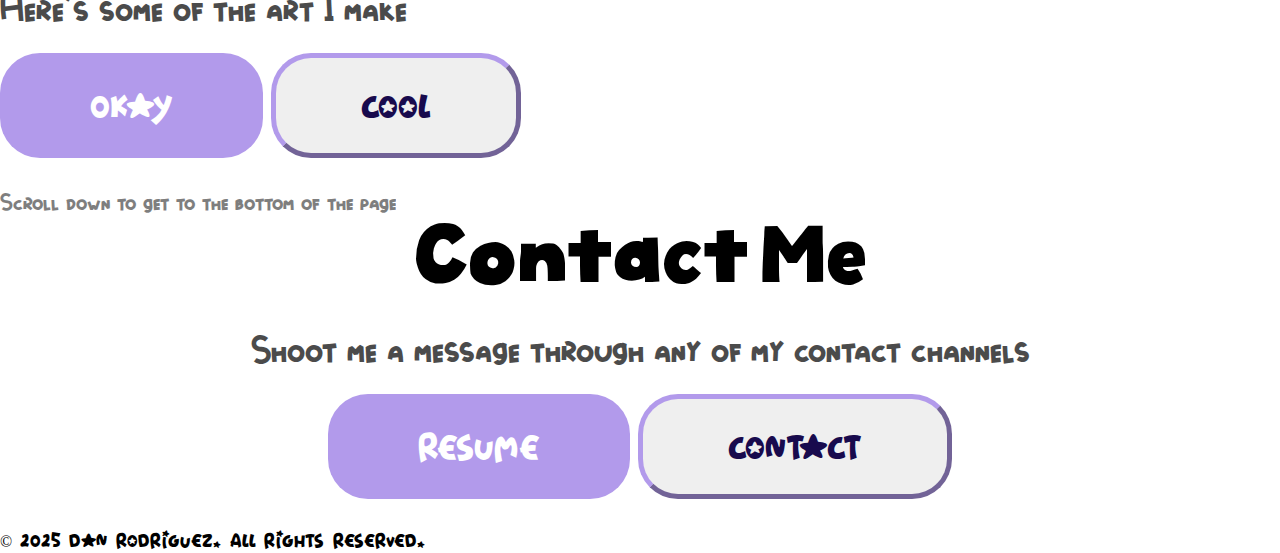
==== commit 63981d32: "Update index.html" ====
--- a/index.html
+++ b/index.html
@@ -5,6 +5,10 @@
     <meta name="viewport" content="width=device-width, initial-scale=1.0">
     <link rel="stylesheet" href="Act2.css">
     <link rel="stylesheet" href="Act2_AM.css">
+    <link rel="stylesheet" href="Act2_Mobile.css">
+    <link rel="stylesheet" href="Act2_PR.css">
+    <link rel="stylesheet" href="Act2_CON.css">
+    
     <title>About Me</title>
     <style>
         * {
@@ -21,14 +25,30 @@
             <h1 id="Web">Welcome!</h1>
         </div>
         <nav class="menu">
-            <p>Home</p>
-            <a href="#scrollme">About</a>
-            <p>Projects</p>
-            <p>Contact</p>
-            <p class="hire-me">Hire Me Pls</p>
+            <a id="#mobileshow" href="#home">Home</a>
+            <a id="#mobileshow" href="#scrollme">About</a>
+            <a id="#mobileshow" href="#projects">Projects</a>
+            <a id="#mobileshow" href="#contact">Contact</a>
+            <p id="#mobileshow" class="hire-me">Hire Me Pls</p>
         </nav>
     </header>
 
+    <div class="mobilemenubtn">
+        <img src="self.png" alt="" onclick="toggleMenu">
+    </div>
+</div>
+
+<!-- Mobile Menu -->
+<div class="mobilemenu">
+    <img src="star.png" alt="" onclick="toggleMenu">
+    <a href="#home">Home</a>
+    <a href="#scrollme">About</a>
+    <a href="#projects">Projects</a>
+    <a href="#contact">Contact</a>
+    <a href="#" class="hire-me">Hire Me</a>
+</div>
+
+    <div class="hero-container">
         <figure class="animate">
             <div class="me">
                 <img class="cat" src="DSCF7543.JPG" alt="Me">
@@ -56,6 +76,7 @@
             </div>
             <p class="smolboy">Crafting Innovative Digital Solutions for Your Business</p>
         </section>
+    </div>
 
     <div id="scrollme"></div>
     
@@ -80,11 +101,71 @@
             <p id="ab1">About Me</p>
             <p id="ab2">blah blah blah blah blah blah blah blah...<br>and that's pretty much it!</p>
             <div class="homie">
-                <a href="#home">Home</a>
+                <a class="homeword" href="#home">Home</a>
             </div>
-            <p id="ab3">That's the end of my site, click the link above to go back to the start!</p>
+            <p id="ab3">You can continue scrolling down or return to the homepage!</p>
         </div>
     </figure>
+
+<section id="projects">
+    
+            <figure class="animate">
+                <div class="me">
+                    <img class="catt" src="Self.jpg" alt="Me">
+                </div>
+            </figure>
+            
+            <figure class="animate">
+                <div class="neekin">
+                    <img class="neek" src="neek.png" alt="Star">
+                </div>
+            </figure>
+            
+            <figure class="animate">
+                <div class="star2in">
+                    <img class="juno" src="junopfpqt_wip.png" alt="Stars">
+                </div>
+            </figure>
+    
+            <section class="projbod">
+                <p id="bigboy">My <br>Projects</p>
+                <p id="medboy">Here's some of the art I make</p>
+                <div class="buttons">
+                    <button id="res">Okay</button>
+                    <button id="con">Cool</button>
+                </div>
+                <p class="smolboy">Scroll down to get to the bottom of the page</p>
+            </section>
+</section>
+<div id="contact">
+
+<center><div class="contactcon">
+
+    <section class="conbody">
+        <p id="bigboy">Contact Me</p>
+        <p id="medboy">Shoot me a message through any of my contact channels</p>
+        <div class="buttons">
+            <button id="res">Resume</button>
+            <button id="con">Contact</button>
+        </div>
+    </section>
+</div></center>
+</div>
+
+<footer>
+    <div>
+        <p>
+        © 2025 Dan Rodriguez. All rights reserved.</p>
+    </div>
+</footer>
+
+
+<script>
+    function toggleMenu() {
+        const mobilemenu = document.querySelector('.mobilemenu')
+        mobilemenu.style.display='block';
+    }
+</script>
 
     <script src="Act2.js"></script>
 </body>
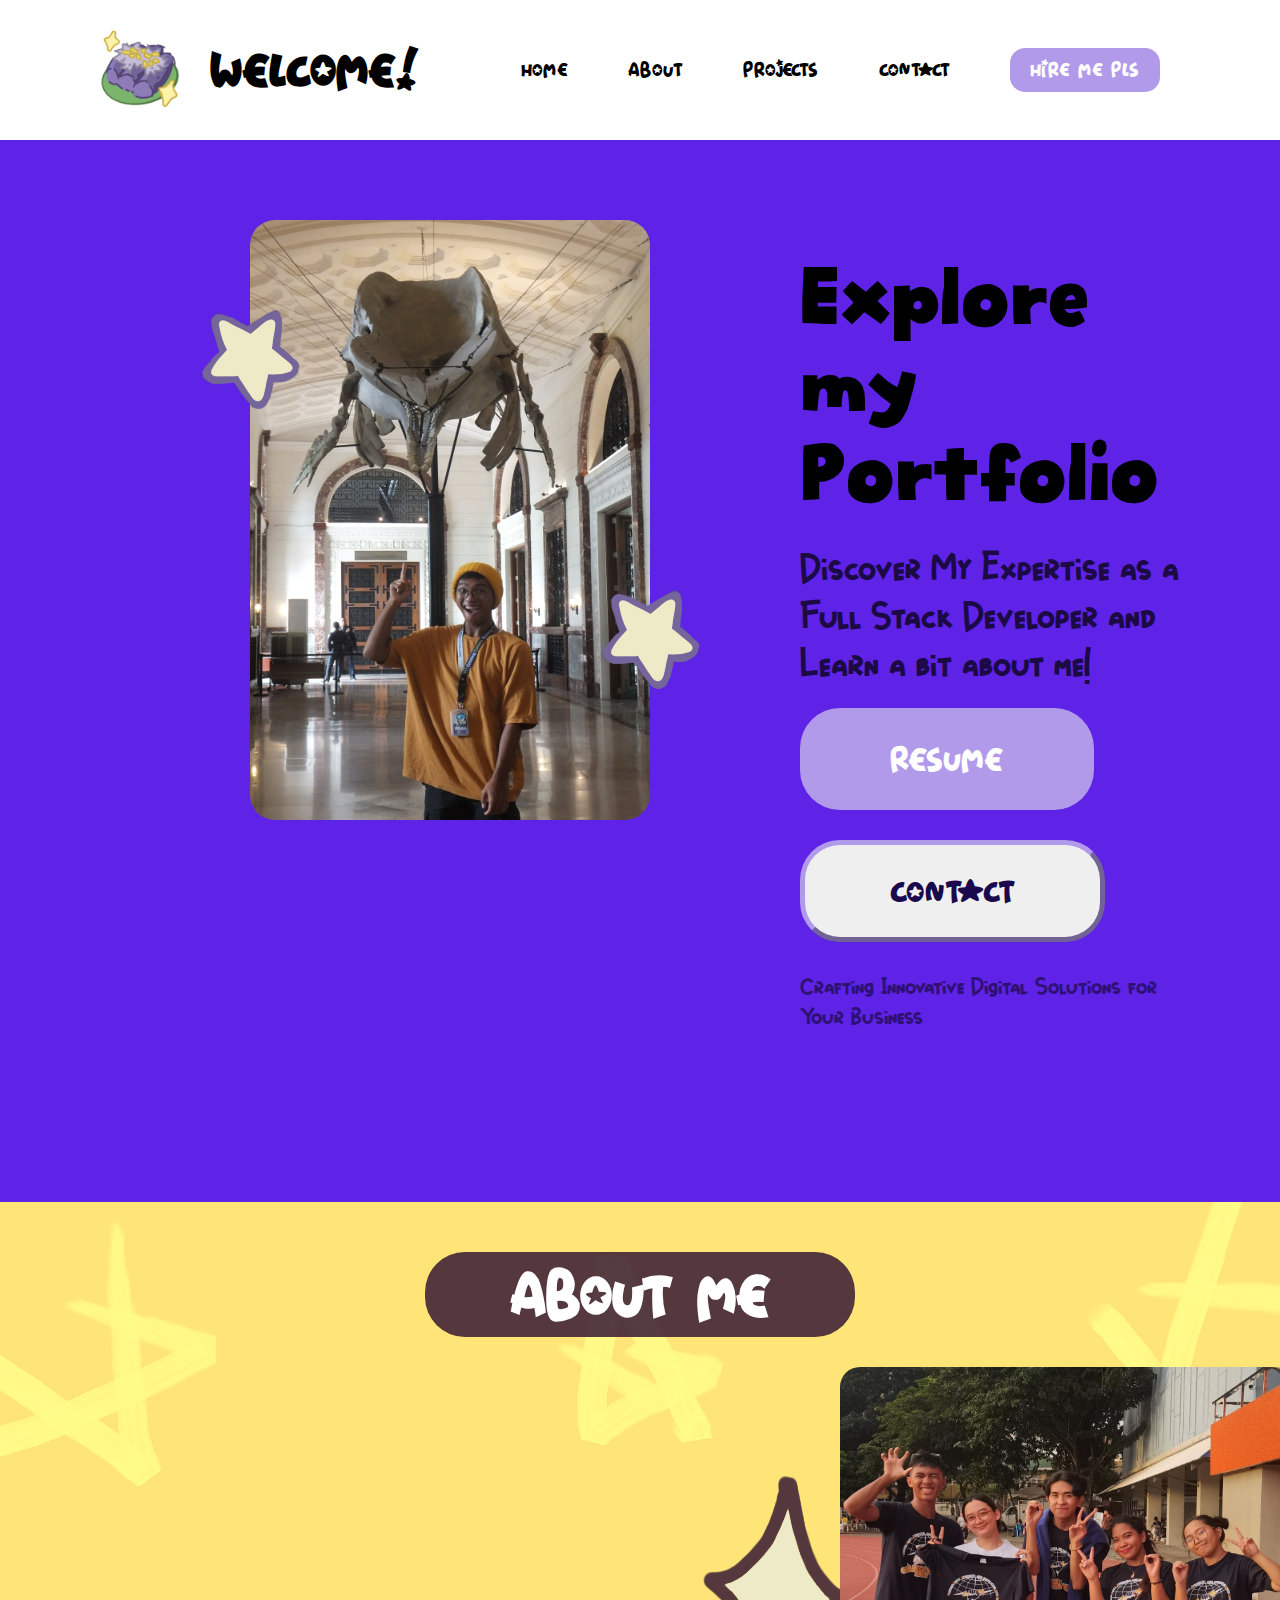
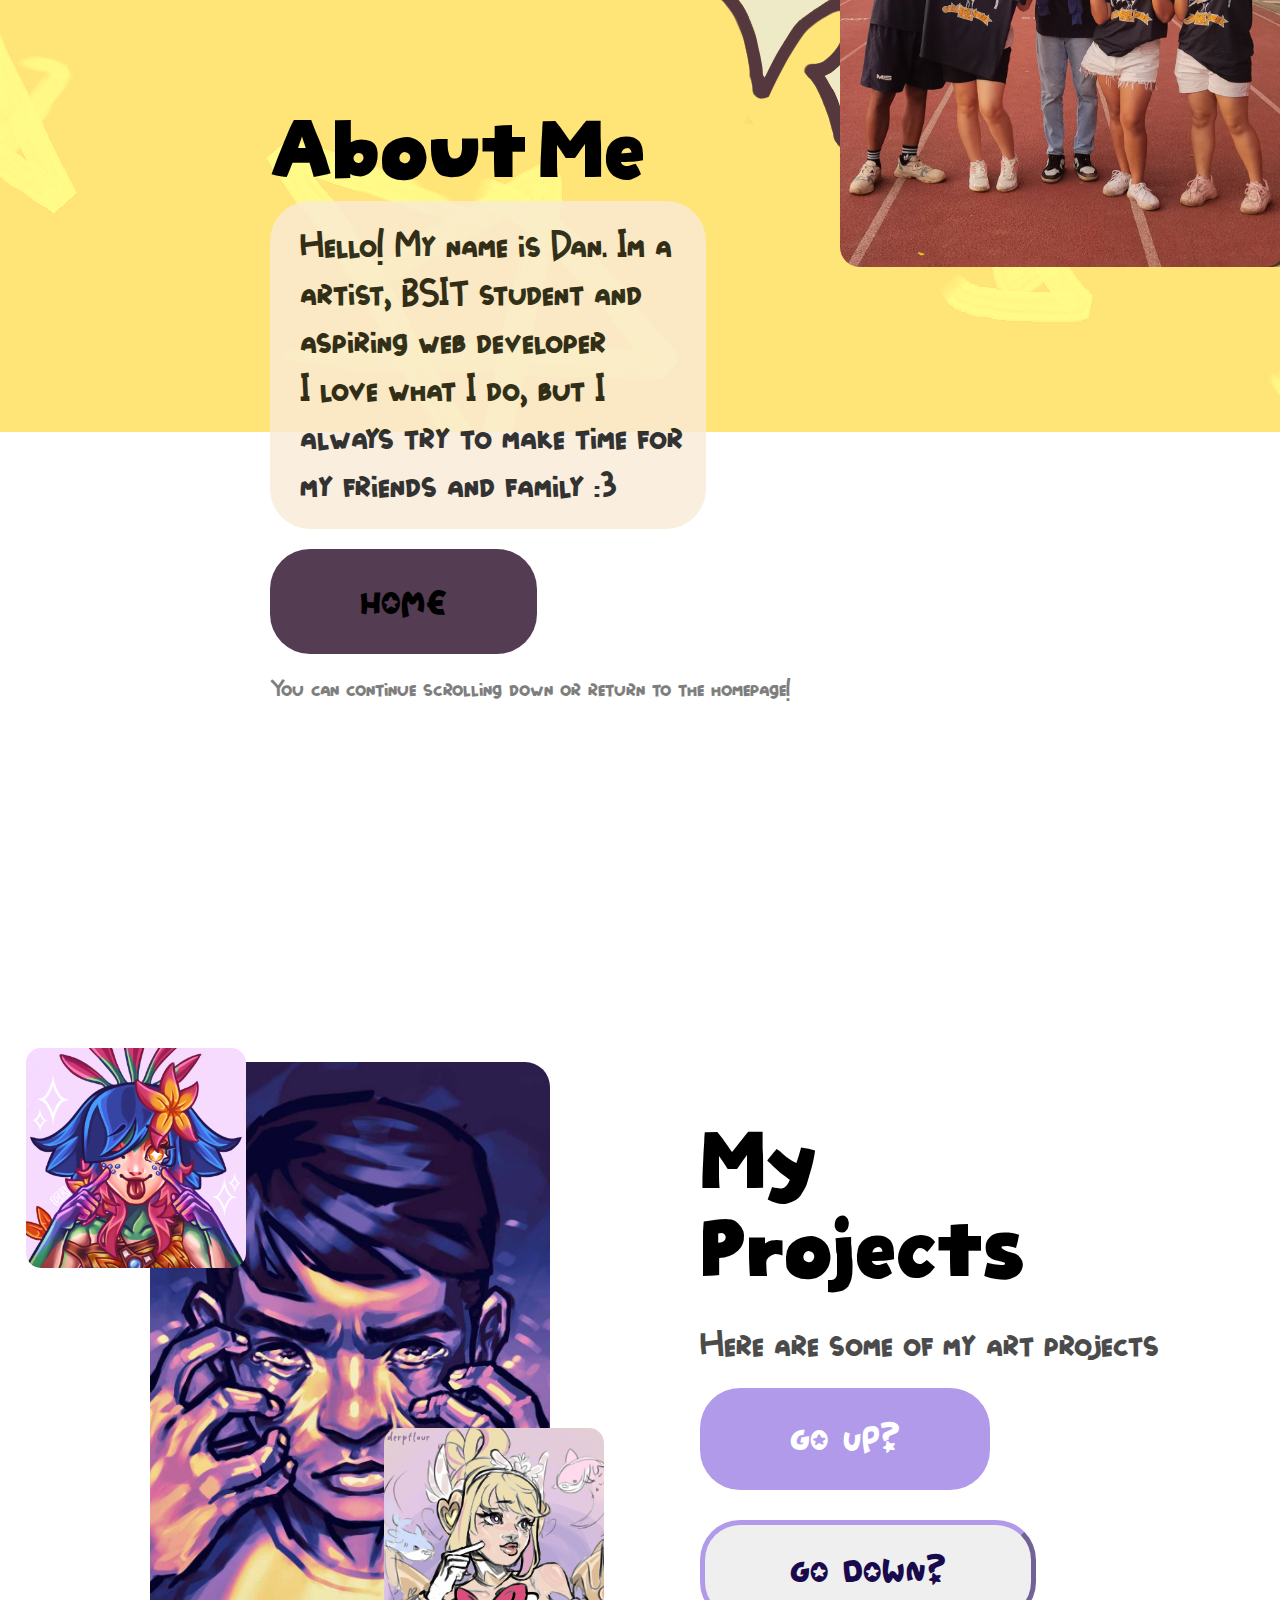
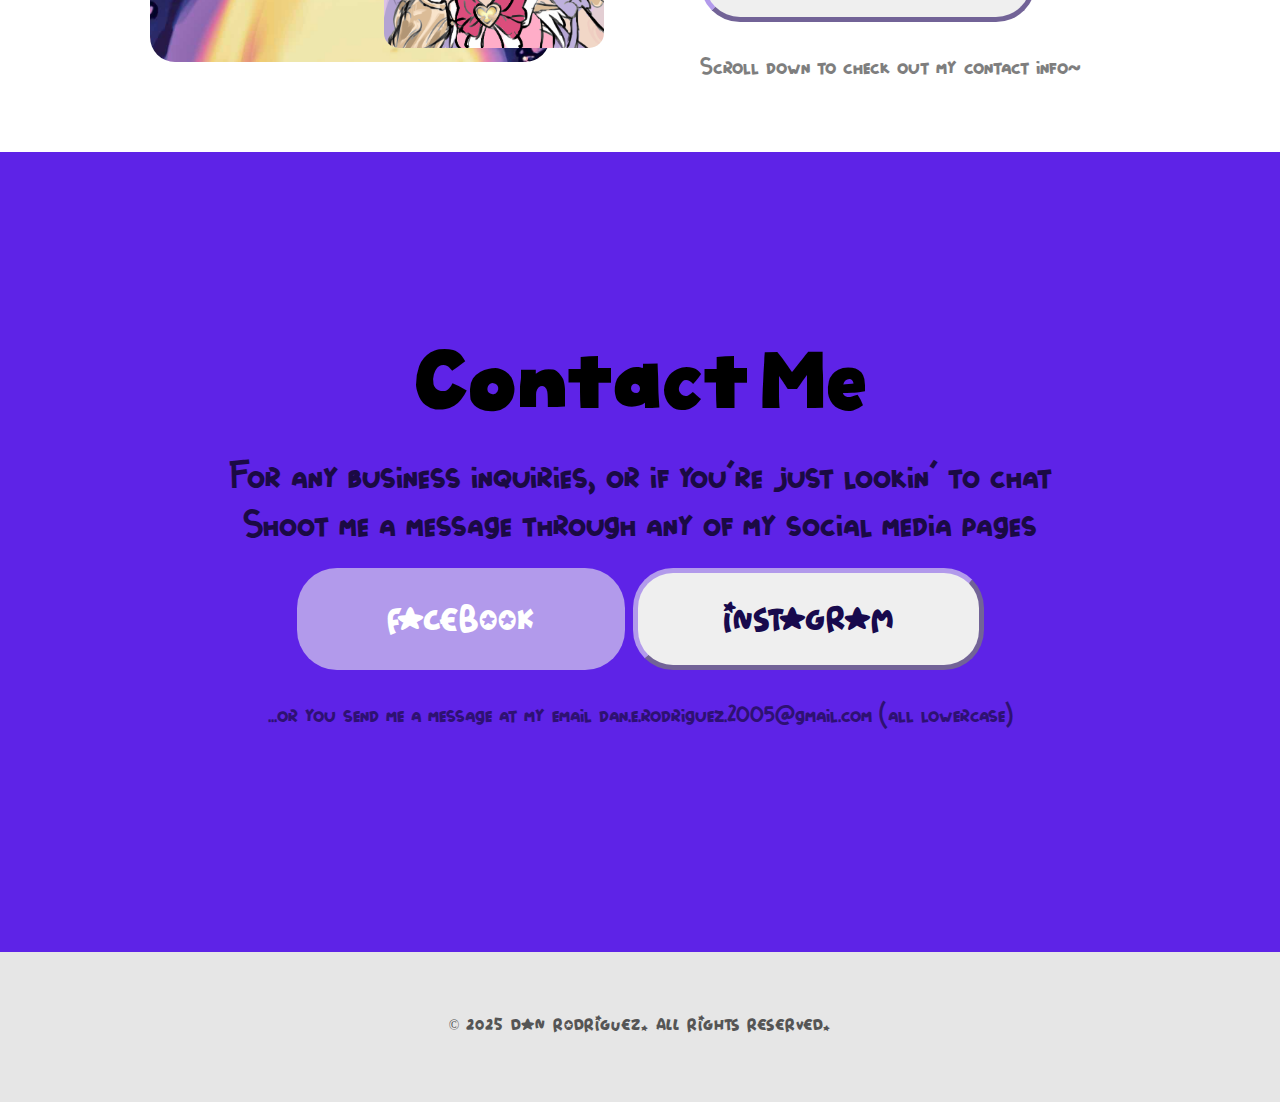
==== commit bb28ff88: "Update index.html" ====
--- a/index.html
+++ b/index.html
@@ -69,10 +69,12 @@
 
         <section class="bodyt">
             <p id="bigboy">Explore my <br>Portfolio</p>
-            <p id="medboy">Discover My Expertise as a Full Stack Developer</p>
+            <p id="medboy">Discover My Expertise as a Full Stack Developer and Learn a bit about me!</p>
             <div class="buttons">
-                <button id="res">Resume</button>
-                <button id="con">Contact</button>
+                <a href="https://www.canva.com/design/DAF3doJS-rU/cfRWjjsIIJ3a0Vk7Ry112w/edit?utm_content=DAF3doJS-rU&utm_campaign=designshare&utm_medium=link2&utm_source=sharebutton">
+                    <button id="res">Resume</button></a> 
+                <a href="#contact">
+                        <button id="con">Contact</button></a>
             </div>
             <p class="smolboy">Crafting Innovative Digital Solutions for Your Business</p>
         </section>
@@ -99,7 +101,7 @@
         <div class="homeclass">
             <img class="bstar" src="starry.png" alt="Stars">
             <p id="ab1">About Me</p>
-            <p id="ab2">blah blah blah blah blah blah blah blah...<br>and that's pretty much it!</p>
+            <p id="ab2">Hello! My name is Dan. Im a artist, BSIT student and aspiring web developer<br>I love what I do, but I always try to make time for my friends and family :3</p>
             <div class="homie">
                 <a class="homeword" href="#home">Home</a>
             </div>
@@ -129,12 +131,14 @@
     
             <section class="projbod">
                 <p id="bigboy">My <br>Projects</p>
-                <p id="medboy">Here's some of the art I make</p>
+                <p id="medboy">Here are some of my art projects</p>
                 <div class="buttons">
-                    <button id="res">Okay</button>
-                    <button id="con">Cool</button>
+                    <a href="#scrollme">
+                    <button id="res">Go up?</button></a>
+                    <a href="#contact">
+                    <button id="con">Go down?</button></a>
                 </div>
-                <p class="smolboy">Scroll down to get to the bottom of the page</p>
+                <p class="smolboy">Scroll down to check out my contact info~</p>
             </section>
 </section>
 <div id="contact">
@@ -143,11 +147,14 @@
 
     <section class="conbody">
         <p id="bigboy">Contact Me</p>
-        <p id="medboy">Shoot me a message through any of my contact channels</p>
+        <p id="medboy">For any business inquiries, or if you're just lookin' to chat<br>Shoot me a message through any of my social media pages</p>
         <div class="buttons">
-            <button id="res">Resume</button>
-            <button id="con">Contact</button>
+            <a href="https://www.facebook.com/profile.php?id=100043660248983">
+                <button id="res">Facebook</button></a> 
+            <a href="https://www.instagram.com/its_d_for_dan/">
+                    <button id="con">Instagram</button></a>
         </div>
+        <p class="smolboy">...or you send me a message at my email dan.e.rodriguez.2005@gmail.com (all lowercase)</p>
     </section>
 </div></center>
 </div>
--- a/Act2.css
+++ b/Act2.css
@@ -26,8 +26,16 @@
 }
 
 a{
+    color: rgb(0, 0, 0);
+    text-decoration: none;
+    transition: 0.2s;
+}
+
+a:hover{
     color: rgb(255, 230, 117);
     text-decoration: none;
+    transition: 0.2s;
+
 }
 html {
     scroll-behavior: smooth;
@@ -39,6 +47,7 @@
 
 #scrollme{
     height: 100px;
+    background-color:#5e23e7;
 }
 .top-header {
     padding: 30px 100px;
@@ -49,7 +58,7 @@
     top: 0;
     z-index: 999;
     background-color: white;
-    padding-bottom: 15px;
+    max-width: 100%;
 }
 
 .top-cont {
@@ -82,11 +91,19 @@
     color: white;
 }
 
+.hero-container{
+    display: flex;
+    flex-wrap: wrap;
+    align-items: center;
+    background-color: #5e23e7;
+    padding: 50px 100px;
+}
+
 .me {
     margin-top: 30px;
     margin-left: 150px;
     border-radius: 25px;
-    width: 400px;
+    max-width: 400px;
     height: 600px;
     overflow: hidden;
 }
@@ -98,8 +115,8 @@
 }
 
 .star {
-    margin-left: 100px;
-    margin-top: -500px;
+    margin-left: -450px;
+    margin-top: 120px;
     width: 100px;
     height: 100px;
     display: flex;
@@ -107,8 +124,8 @@
 }
 
 .stars {
-    margin-top: 195px;
-    margin-left: 500px;
+    margin-top: 400px;
+    margin-left: -50px;
     width: 100px;
     height: 100px;
     position: flex;
@@ -116,8 +133,8 @@
 }
 
 .bodyt{
-    padding-top: 125px;
     padding-left: 700px;
+    flex-wrap: wrap;
     margin-top: -530px;
     padding-bottom: 20px;
 }
@@ -147,7 +164,16 @@
     font-family: "Starshines Regular";
     justify-content: space-between;
     margin-bottom: 30px;
-    font-size: 30px;
+    font-size: 28px;
+    transition: 0.3s;
+}
+
+#res:hover,
+#con:hover {
+    background-color: rgb(228, 199, 114);
+    color: white;
+    border-color: rgb(188, 165, 97);
+    transition: 0.3s;
 }
 
 #res {
@@ -163,3 +189,54 @@
     border-color: rgb(178, 154, 235);
     color: rgb(24, 10, 77);
 }
+
+footer{
+    height: 150px;
+    background: rgb(230, 230, 230);
+}
+
+footer div{
+    width: 100%;
+    height: 100%;
+    display: flex;
+    flex-direction: column;
+    justify-content: center;
+    align-items: center;
+}
+
+footer div p{
+    margin-top: -5px;
+    text-align: center;
+    color: rgb(85, 85, 85);
+    font-size: 14px;
+}
+
+.mobilemenubtn{
+    display: none;
+}
+
+.mobilemenbtn img{
+    width: 50px;
+    display: none;
+}
+
+.mobilemenu{
+    position: fixed;
+    top: 0;
+    right: 0;
+    width: 300px;
+    height: 100%;
+    z-index: 9999;
+    display: none;
+    flex-direction: column;
+    justify-content: start;
+    transition: all ease-in-out;
+}
+
+.mobilemenu.active{
+    display: flex;
+}
+
+#mobileshow { 
+    display:none; 
+    }
--- a/Act2_AM.css
+++ b/Act2_AM.css
@@ -25,6 +25,10 @@
 
 .imagediv {
     margin-top: 60px;
+    width: 200px;
+    height: 400px;
+    position: relative;
+    z-index: 1;
 }
 
 .pic {
@@ -59,7 +63,7 @@
 .homeclass{
     padding-left: 700px;
     margin-top: -570px;
-    padding-bottom: 130px;
+    padding-bottom: 200px;
 }
 
 #ab1 {
@@ -83,8 +87,14 @@
 }
 
 .homie{
-    border-radius: 40px;
-    padding: 25px 85px;
+    position: relative;
+    z-index: 998;
+    margin-top: 50px;
+    margin-bottom: 50px;
+}
+
+.homeword{
+    border-radius: 40px;
     font-family: "Starshines Regular";
     justify-content: space-between;
     margin-bottom: 30px;
@@ -94,7 +104,23 @@
     padding: 30px 90px;
     margin-right: 990px;
     margin-left: -430px;
-    color: white;
+    color: rgb(0, 0, 0);
+    z-index: 998;
+}
+
+a.homeword:hover{
+    border-radius: 40px;
+    font-family: "Starshines Regular";
+    justify-content: space-between;
+    margin-bottom: 30px;
+    font-size: 30px;
+    background-color: rgba(94, 80, 36, 0.837);
+    border: none;
+    padding: 30px 90px;
+    margin-right: 990px;
+    margin-left: -430px;
+    color: rgb(238, 238, 214);
+    z-index: 998;
 }
 
 #ab3 {
@@ -113,6 +139,7 @@
     
     animation: spinny 3s ease-in-out 2s;
 }
+
 @keyframes slidein2 {
     0% {
         transform: translateX(-600px);
@@ -224,12 +251,16 @@
     animation: slidein3 3.2s ease-out;
 }
 
+figure.in-view .neekin{
+    animation: slidein3 3.5s ease-out;
+}
+
 figure.in-view .star2in{
     animation: slidein3 3.5s ease-out;
 }
 
 figure.animate {
-    height: 2000px;
+    height: 600px;
     margin: 0;
     display: inline;
 }
--- a/Act2_Mobile.css
+++ b/Act2_Mobile.css
@@ -0,0 +1,169 @@
+    @media screen and (max-width: 768px) {
+        /* Reset default margins and prevent overflow */
+        * {
+            margin: 0;
+            padding: 0;
+            box-sizing: border-box;
+        }
+    
+        body {
+            width: 100%;
+            overflow-x: hidden;
+            text-align: center;
+            font-family: "Starshines Regular";
+        }
+    
+        /* Ensure all sections are centered */
+        .hero-container, .Aboutme, .projbod, .conbody {
+            display: flex;
+            flex-direction: column;
+            align-items: center;
+            justify-content: center;
+            width: 100%;
+            padding: 20px;
+        }
+    
+        /* Make sure images scale correctly */
+        .hero-container img,
+        .Aboutme img,
+        .projbod img,
+        .conbody img {
+            max-width: 100%;
+            height: auto;
+        }
+    
+        /* Center text blocks */
+        .bodyt, .projbod, .conbody {
+            width: 90%;
+            text-align: center;
+            margin: 0 auto;
+        }
+    
+        /* Buttons should be full-width */
+        .buttons {
+            display: flex;
+            flex-direction: column;
+            align-items: center;
+            width: 100%;
+        }
+    
+        .buttons button {
+            width: 90%;
+            max-width: 250px;
+            margin-bottom: 10px;
+        }
+    
+        /* Colored sections take full width */
+        .Aboutme {
+            background-color: #f4d35e;
+            width: 100%;
+            padding: 20px;
+        }
+    
+        .projbod {
+            background-color: #9b5de5;
+            width: 100%;
+            padding: 20px;
+        }
+    
+        .conbody {
+            background-color: #00bbf9;
+            width: 100%;
+            padding: 20px;
+        }
+    
+        /* Adjust header */
+        .top-header {
+            display: flex; /* Hide the top header on mobile */
+            position: sticky;
+            max-width: 100%;
+            align-items: center;
+            padding: 0;
+        }
+    
+        .mobilemenu-btn {
+            display: flex;
+            justify-content: center;
+            width: 100%;
+        }
+    
+        .mobilemenubtn img {
+            width: 30px;
+        }
+    
+        .mobilemenu {
+            position: sticky;
+            top: 0;
+            right: 0;
+            width: 100%;
+            height: 100%;
+            z-index: 9999;
+            display: flex;
+            flex-direction: column;
+            justify-content: center;
+            align-items: center;
+            padding: 30px;
+            gap: 10px;
+            transition: all ease-in-out;
+        }
+    
+        .mobilemenu.active {
+            display: flex;
+        }
+    
+        /* Center text and resize fonts */
+        .title {
+            font-size: 28px;
+            padding: 10px;
+            border-radius: 20px;
+            width: 90%;
+            margin: 0 auto;
+            background-color: rgba(50, 21, 49, 0.837);
+        }
+    
+        /* Resize buttons */
+        .mobilemenubtn{
+            width: 90%;
+            padding: 15px;
+            font-size: 20px;
+        }
+    
+        /* Footer adjustments */
+        footer {
+            text-align: center;
+            padding: 20px;
+            background-color: #e6e6e6;
+        }
+
+        @keyframes slidein2 {
+            0% {
+                transform: translateX(0);
+            }
+            100% {
+                transform: translateX(0px);
+            }
+        }
+        
+        @keyframes slidein3 {
+            0% {
+                transform: translateX(0);
+            }
+            100% {
+                transform: translateX(0px);
+            }
+        }
+        
+        @keyframes slidein {
+            0% {
+                transform: translateX(0);
+            }
+            100% {
+                transform: translateX(0px);
+            }
+        }
+        
+        #mobileshow { 
+            display:none; 
+            }
+    }
+    --- a/Act2_PR.css
+++ b/Act2_PR.css
@@ -0,0 +1,62 @@
+#projects{
+    padding-top: 10%;
+    height: 1250px;
+    max-width: 100%;
+}
+
+.catt {
+    margin-left: -43px;
+    width: 490px;
+    height: 600px;
+    flex: content;
+}
+
+.neek {
+    margin-top: -5%;
+    margin-left: 2%;
+    border-radius: 15px;
+    width: 220px;
+    height: 220px;
+    position: relative;
+    animation: drawanim 4.5s ease-in-out infinite;
+}
+
+.juno {
+    margin-left: 30%;
+    border-radius: 15px;
+    margin-top: 12%;
+    width: 220px;
+    height: 220px;
+    position: relative;
+    animation: drawanim 4s ease-in-out infinite;
+}
+.projbod{
+    padding-top: -5px;
+    padding-left: 700px;
+    flex-wrap: wrap;
+    margin-top: -530px;
+    padding-bottom: 20px;
+}
+
+.neekin {
+    margin-top: -550px;
+}
+
+@keyframes drawanim {
+    0% {
+        transform: translateY(20px) skewY(10px) skewX(-3deg);
+        box-shadow: 0 0 50px 5px rgb(220, 87, 213);
+    }
+    50% {
+        transform: translateY(50px) skewY(-3deg) skewX(3deg);
+        box-shadow: 0 0 50px 10px rgba(250, 255, 98, 0);
+    }
+    100% {
+        transform: translateY(20px) skewY(10px) skewX(-3deg);
+        box-shadow: 0 0 50px 5px rgb(220, 87, 213);
+    }
+}
+
+figure.in-view .neekin{
+    animation: slidein3 3.5s ease-out;
+}--- a/Act2_CON.css
+++ b/Act2_CON.css
@@ -0,0 +1,12 @@
+.contactcon{
+    height: 800px;
+    background-color: rgb(94, 35, 231);
+}
+
+.conbody{
+    padding-top: 15%;
+    align-items: center;
+    flex-wrap: wrap;
+    margin-top: -530px;
+    padding-bottom: 20px;
+}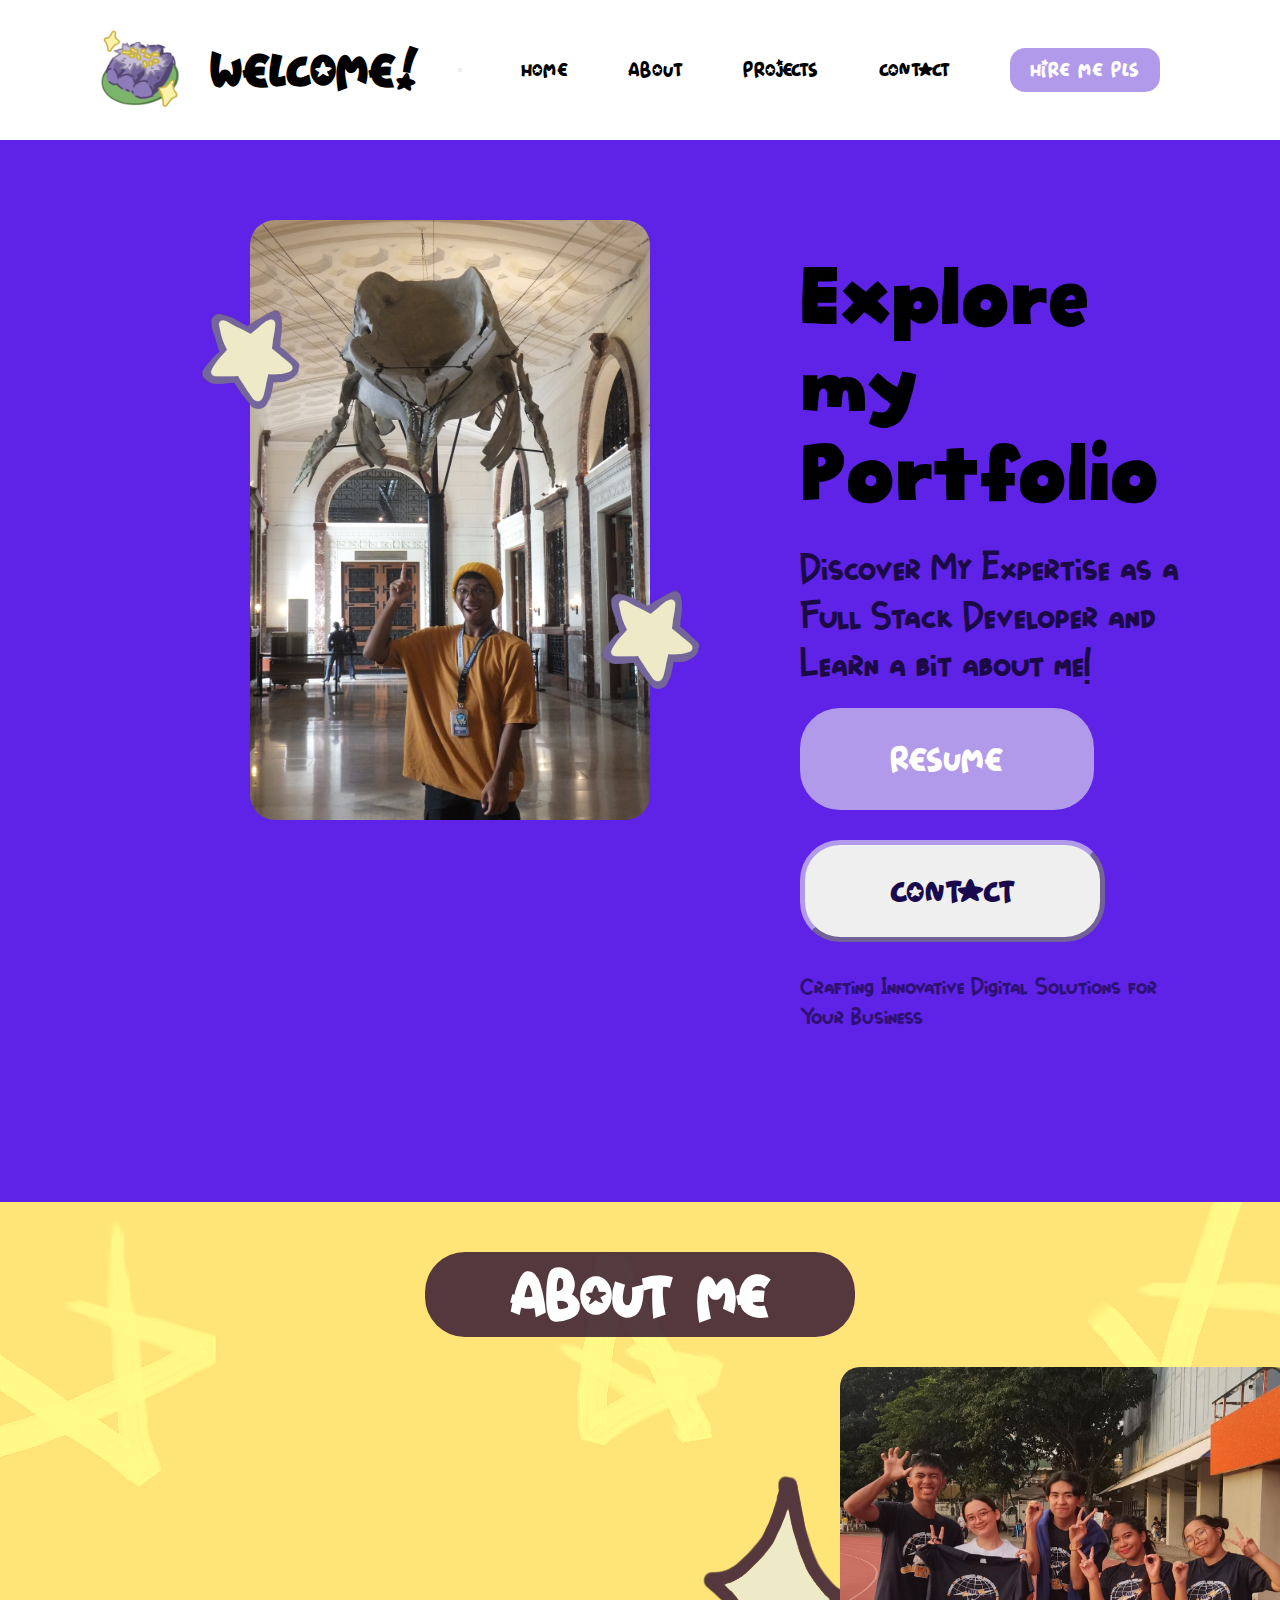
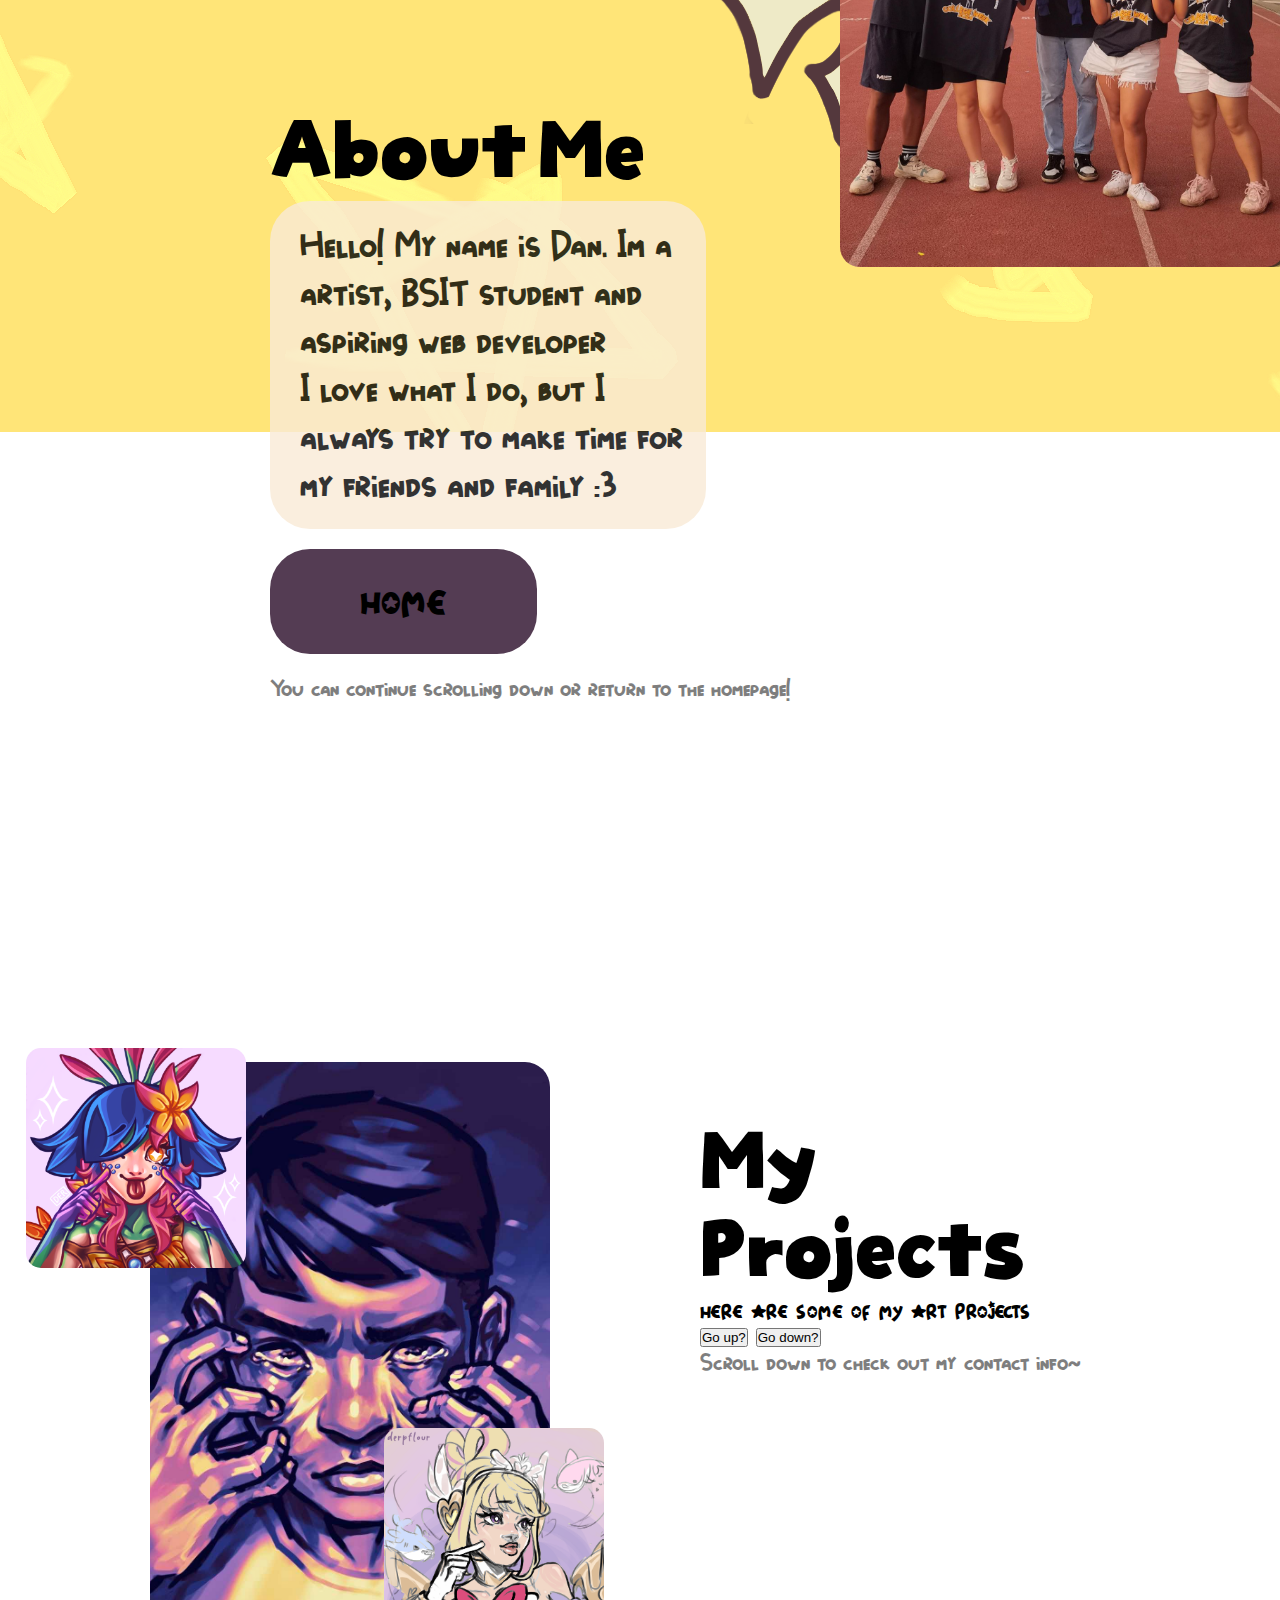
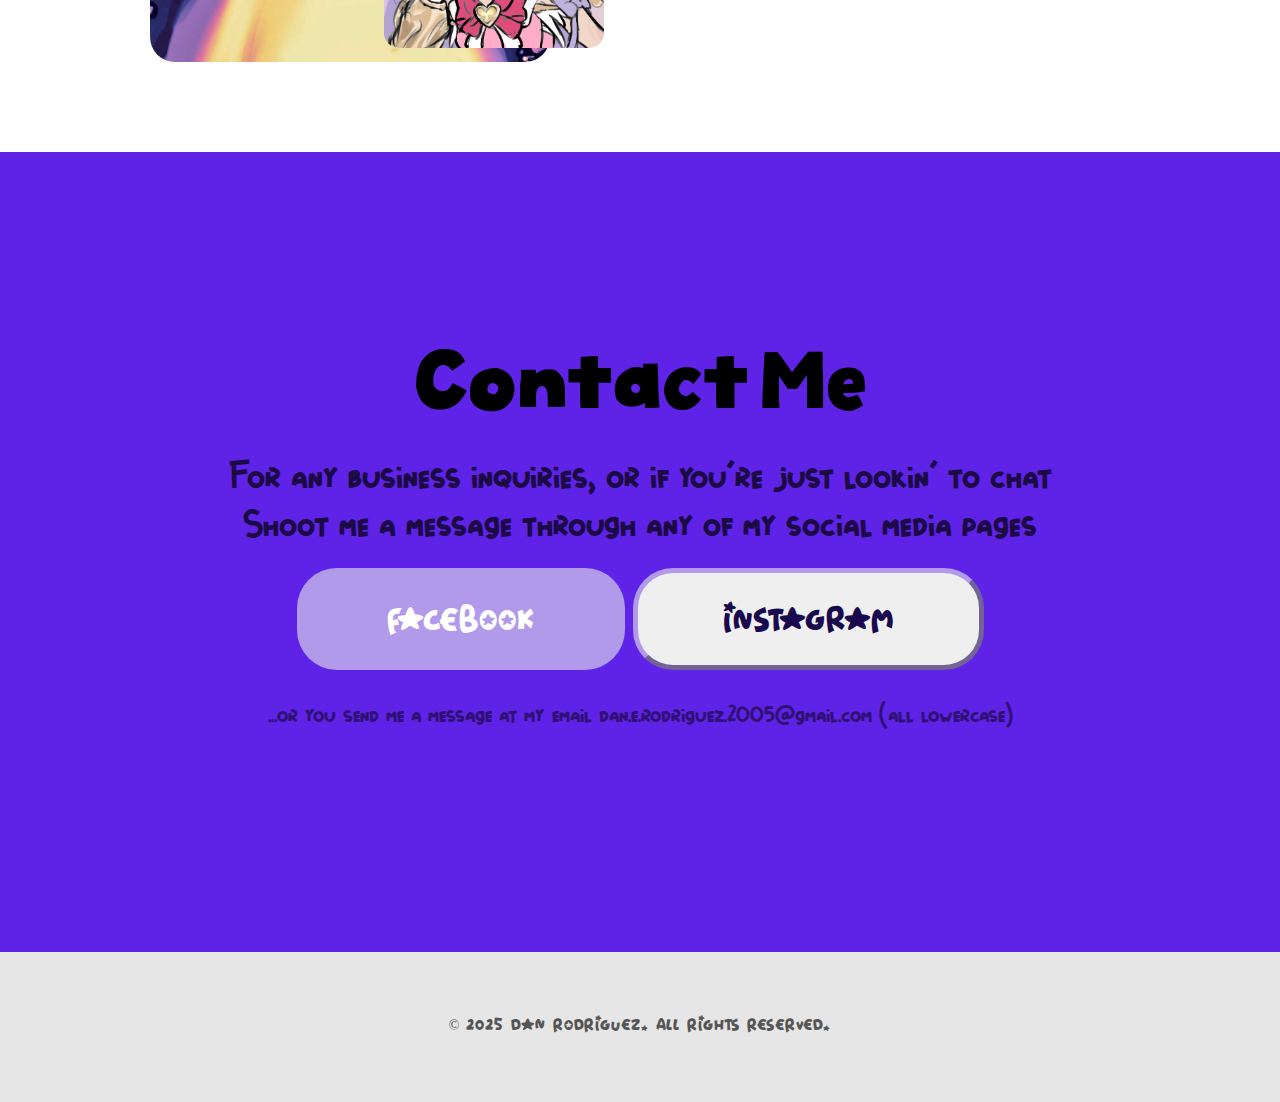
==== commit d01c3169: "Update index.html" ====
--- a/index.html
+++ b/index.html
@@ -24,21 +24,28 @@
             <img class="logo" src="pbb.png" alt="Logo">
             <h1 id="Web">Welcome!</h1>
         </div>
+    
+        <!-- Sticky Menu Button (Initially Shows Menu Icon) -->
+        <button class="mobilemenubtn" onclick="toggleMenu()">
+            <img id="menu-icon" src="burgbutt.png" alt="Menu">
+        </button>
+    
+        <!-- Full-Screen Menu -->
         <nav class="menu">
-            <a id="#mobileshow" href="#home">Home</a>
-            <a id="#mobileshow" href="#scrollme">About</a>
-            <a id="#mobileshow" href="#projects">Projects</a>
-            <a id="#mobileshow" href="#contact">Contact</a>
-            <p id="#mobileshow" class="hire-me">Hire Me Pls</p>
+            <a href="#home" onclick="closeMenu()">Home</a>
+            <a href="#scrollme" onclick="closeMenu()">About</a>
+            <a href="#projects" onclick="closeMenu()">Projects</a>
+            <a href="#contact" onclick="closeMenu()">Contact</a>
+            <p class="hire-me" onclick="closeMenu()">Hire Me Pls</p>
         </nav>
     </header>
-
+<!--
     <div class="mobilemenubtn">
         <img src="self.png" alt="" onclick="toggleMenu">
     </div>
 </div>
 
-<!-- Mobile Menu -->
+ Mobile Menu 
 <div class="mobilemenu">
     <img src="star.png" alt="" onclick="toggleMenu">
     <a href="#home">Home</a>
@@ -46,7 +53,7 @@
     <a href="#projects">Projects</a>
     <a href="#contact">Contact</a>
     <a href="#" class="hire-me">Hire Me</a>
-</div>
+</div>-->
 
     <div class="hero-container">
         <figure class="animate">
@@ -131,12 +138,12 @@
     
             <section class="projbod">
                 <p id="bigboy">My <br>Projects</p>
-                <p id="medboy">Here are some of my art projects</p>
+                <p id="mediboy">Here are some of my art projects</p>
                 <div class="buttons">
                     <a href="#scrollme">
-                    <button id="res">Go up?</button></a>
+                    <button id="resi"><span>Go up?</span></button></a>
                     <a href="#contact">
-                    <button id="con">Go down?</button></a>
+                    <button id="coni"><span>Go down?</span></button></a>
                 </div>
                 <p class="smolboy">Scroll down to check out my contact info~</p>
             </section>
@@ -165,13 +172,25 @@
         © 2025 Dan Rodriguez. All rights reserved.</p>
     </div>
 </footer>
+<script>
+    document.addEventListener("DOMContentLoaded", function () {
+        const menu = document.querySelector(".menu");
+        const menuButton = document.querySelector(".mobilemenubtn");
+        const menuLinks = document.querySelectorAll(".menu a");
+        const body = document.body;
 
+        menuButton.addEventListener("click", function () {
+            menu.classList.toggle("active");
+            body.classList.toggle("menu-open"); // Prevents scrolling
+        });
 
-<script>
-    function toggleMenu() {
-        const mobilemenu = document.querySelector('.mobilemenu')
-        mobilemenu.style.display='block';
-    }
+        menuLinks.forEach(link => {
+            link.addEventListener("click", function () {
+                menu.classList.remove("active");
+                body.classList.remove("menu-open"); // Allow scrolling again
+            });
+        });
+    });
 </script>
 
     <script src="Act2.js"></script>
--- a/Act2.css
+++ b/Act2.css
@@ -45,6 +45,10 @@
     font-family: "Starshines Regular";
 }
 
+
+#menu-icon{
+    display: none;
+}
 #scrollme{
     height: 100px;
     background-color:#5e23e7;
@@ -63,6 +67,7 @@
 
 .top-cont {
     display: flex;
+    position: relative;
     align-items: center;
 }
 
@@ -89,6 +94,7 @@
     padding: 10px 20px;
     border-radius: 15px;
     color: white;
+    display: block;
 }
 
 .hero-container{
@@ -210,7 +216,7 @@
     color: rgb(85, 85, 85);
     font-size: 14px;
 }
-
+/*
 .mobilemenubtn{
     display: none;
 }
@@ -240,3 +246,4 @@
 #mobileshow { 
     display:none; 
     }
+*/
--- a/Act2_Mobile.css
+++ b/Act2_Mobile.css
@@ -11,17 +11,21 @@
             overflow-x: hidden;
             text-align: center;
             font-family: "Starshines Regular";
-        }
-    
-        /* Ensure all sections are centered */
-        .hero-container, .Aboutme, .projbod, .conbody {
-            display: flex;
-            flex-direction: column;
-            align-items: center;
-            justify-content: center;
-            width: 100%;
-            padding: 20px;
-        }
+            
+        }
+        #bigboy {
+            text-align: center;
+            font-size: 3rem;
+            font-family: "Solskin DEMO Regular";
+        }
+        .bodyt{
+            padding-left: 0px;
+            flex-wrap: none;
+            margin-top: 0px;
+            padding-bottom: 0px;
+            margin: auto;
+        }
+        
     
         /* Make sure images scale correctly */
         .hero-container img,
@@ -51,6 +55,13 @@
             width: 90%;
             max-width: 250px;
             margin-bottom: 10px;
+            
+        }
+
+        #res, #con{
+            padding-left: 15%;
+            text-align: center;
+            font-size: 2rem;
         }
     
         /* Colored sections take full width */
@@ -65,22 +76,214 @@
             width: 100%;
             padding: 20px;
         }
-    
-        .conbody {
-            background-color: #00bbf9;
-            width: 100%;
+
+        #projects{
+            padding: 0;
+            height: 1250px;
+            max-width: 100%;
+            margin-top: -3rem;
+        }
+    
+        .top-header {
+            flex-direction: column;
+            align-items: right;
             padding: 20px;
         }
     
-        /* Adjust header */
-        .top-header {
-            display: flex; /* Hide the top header on mobile */
-            position: sticky;
-            max-width: 100%;
+        .top-cont {
+            display: flex;
+            justify-content: center;
+            align-items: right;
+        }
+        .menu {
+            width: 100vw;
+            height: 100vh;
+            position: fixed;
+            top: 0;
+            left: 0;
+            background-color: rgba(255, 255, 255, 1); /* Ensure full white background */
+            display: flex;
+            flex-direction: column;
             align-items: center;
-            padding: 0;
-        }
-    
+            justify-content: center;
+            opacity: 0;
+            visibility: hidden;
+            transform: translateY(-100%);
+            transition: transform 0.3s ease-in-out, opacity 0.3s ease-in-out;
+            z-index: 999;
+            overflow: hidden; /* Prevent scrolling inside the menu */
+        }
+    
+        .menu.active {
+            opacity: 1;
+            visibility: visible;
+            transform: translateY(0);
+        }
+    
+        /* Prevent background scrolling when menu is open */
+        body.menu-open {
+            overflow: hidden;
+        }
+    
+        .menu a {
+            font-size: 24px;
+            margin: 15px 0;
+            text-align: center;
+            text-decoration: none;
+            color: black;
+            font-weight: bold;
+            transition: color 0.2s;
+        }
+    
+        .menu a:hover {
+            color: #007bff;
+        }
+        
+        .homeclass{
+            align-self: center;
+            text-align: center;
+            padding-left: 500px;
+            margin-top: 11rem;
+            padding-bottom: 0px;
+        }
+
+        .imagediv {
+            margin-top: 0px;
+            width: 200px;
+            height: 250px;
+            align-self: center;
+            align-content: center;
+            z-index: 0;
+            margin-left: auto;
+            margin-right: auto;
+        }
+
+        .titleclass {
+            padding: 40px;
+            position: relative;
+        }
+        
+        .title {
+            text-align: center;
+            align-items: flex-start;
+            font-size: 50px;
+            font-family: "Starshines Regular";
+            font-weight: bolder;
+            background-color: rgba(50, 21, 49, 0.837);
+            width: 35%;
+            padding: 5px;
+            margin-top: 0px;
+            border-radius: 40px;
+            margin-bottom: -30px;
+        }
+        
+        
+.pic {
+    align-items: center;
+    position: relative;
+    margin-left: 0px;
+    width: 445px;
+    height: 500px;  
+    border-radius: 20px;
+}
+
+.pic2 {
+    align-items: center;
+    position: relative;
+    opacity: 75%;
+    margin-left: 0px;
+    width: 445px;
+    height: 500px;
+    border-radius: 20px;
+    display: none;
+}
+
+.pic3 {
+    align-items: center;
+    opacity: 50%;
+    position: relative;
+    margin-left: 0px;
+    width: 445px;
+    height: 500px;
+    border-radius: 20px;
+    display: none;
+}
+        
+#ab1 {
+    margin-top: -55px;
+    margin-left: -580px;
+    font-size: 3rem;
+    text-align: center;
+    font-family: "Solskin DEMO Regular";
+}
+
+#ab2 {
+    margin-left: -430px;
+    font-size: 1rem;
+    font-family: "Boxiest Regular";
+    opacity: 80%;
+    background-color: antiquewhite;
+    width: 200px;
+    padding: 10px;
+    border-radius: 40px;
+    margin-bottom: 20px;
+}
+
+#ab3 {
+    margin-left: -430px;
+    font-size: 1rem;
+    width: 200px;
+    display: flex;
+    max-width: 400px;
+    font-family: "Boxiest Regular";
+    opacity: 50%;
+}
+
+.homie{
+    position: relative;
+    z-index: 998;
+    margin-top: 50px;
+    margin-bottom: 50px;
+}
+
+.homeword{
+    border-radius: 40px;
+    font-family: "Starshines Regular";
+    justify-content: space-between;
+    margin-bottom: 30px;
+    font-size: 30px;
+    background-color: rgba(50, 21, 49, 0.837);
+    border: none;
+    padding: 30px 90px;
+    margin-right: 990px;
+    margin-left: -430px;
+    color: rgb(0, 0, 0);
+    z-index: 998;
+}
+
+
+        /* Sticky Menu Button */
+        .mobilemenubtn {
+            padding-top: 2%;
+            display: block;
+            cursor: pointer;
+            position: fixed;
+            top: 20px;
+            left: 20px; /* Back to original position */
+            background: none;
+            border: none;
+            z-index: 1000;
+        }
+    
+        .mobilemenubtn img {
+            width: 40px;
+            height: 40px;
+        }
+
+        #menu-icon{
+            display: block;
+        }
+    /*
         .mobilemenu-btn {
             display: flex;
             justify-content: center;
@@ -121,7 +324,7 @@
             background-color: rgba(50, 21, 49, 0.837);
         }
     
-        /* Resize buttons */
+        /* Resize buttons 
         .mobilemenubtn{
             width: 90%;
             padding: 15px;
@@ -134,6 +337,71 @@
             padding: 20px;
             background-color: #e6e6e6;
         }
+        .hero-container{
+            display: flex;
+            flex-wrap: wrap;
+            align-content: center;
+            background-color: #5e23e7;
+            padding: 50px 100px;
+            flex-wrap: wrap;
+        }
+
+.star {
+    margin-left: -0;
+    margin-top: 0;
+    width: 100px;
+    align-items: center;
+    height: 100px;
+    display: flex;
+    flex-wrap: wrap;
+    display: none;
+}
+
+.stars {
+    margin-top: 0;
+    margin-left: -0;
+    width: 100px;
+    height: 100px;
+    position: flex;
+    display: none;
+}
+
+figure.animate.in-view{
+    height: 350px;
+}
+
+.catt {
+    margin-left: 0px;
+    width: 200px;
+    height: 100%;
+    flex: content;
+    display: none;
+}
+
+.juno {
+    margin-left: -300px;
+    border-radius: 15px;
+    margin-top: 0px;
+    width: 220px;
+    height: 220px;
+    position: absolute;
+    animation: drawanim 4s ease-in-out infinite;
+}
+        .me {
+            margin-top: 0px;
+            width: 100%;
+            border-radius: 25px;
+            max-width: 400px;
+            height: 600px;
+            overflow: hidden;
+            margin-left: 0px;
+        }
+
+        .cat {
+            margin-left: 0;
+            width: 490px;
+            height: 600px;
+        }
 
         @keyframes slidein2 {
             0% {
@@ -166,4 +434,4 @@
             display:none; 
             }
     }
-    +    
